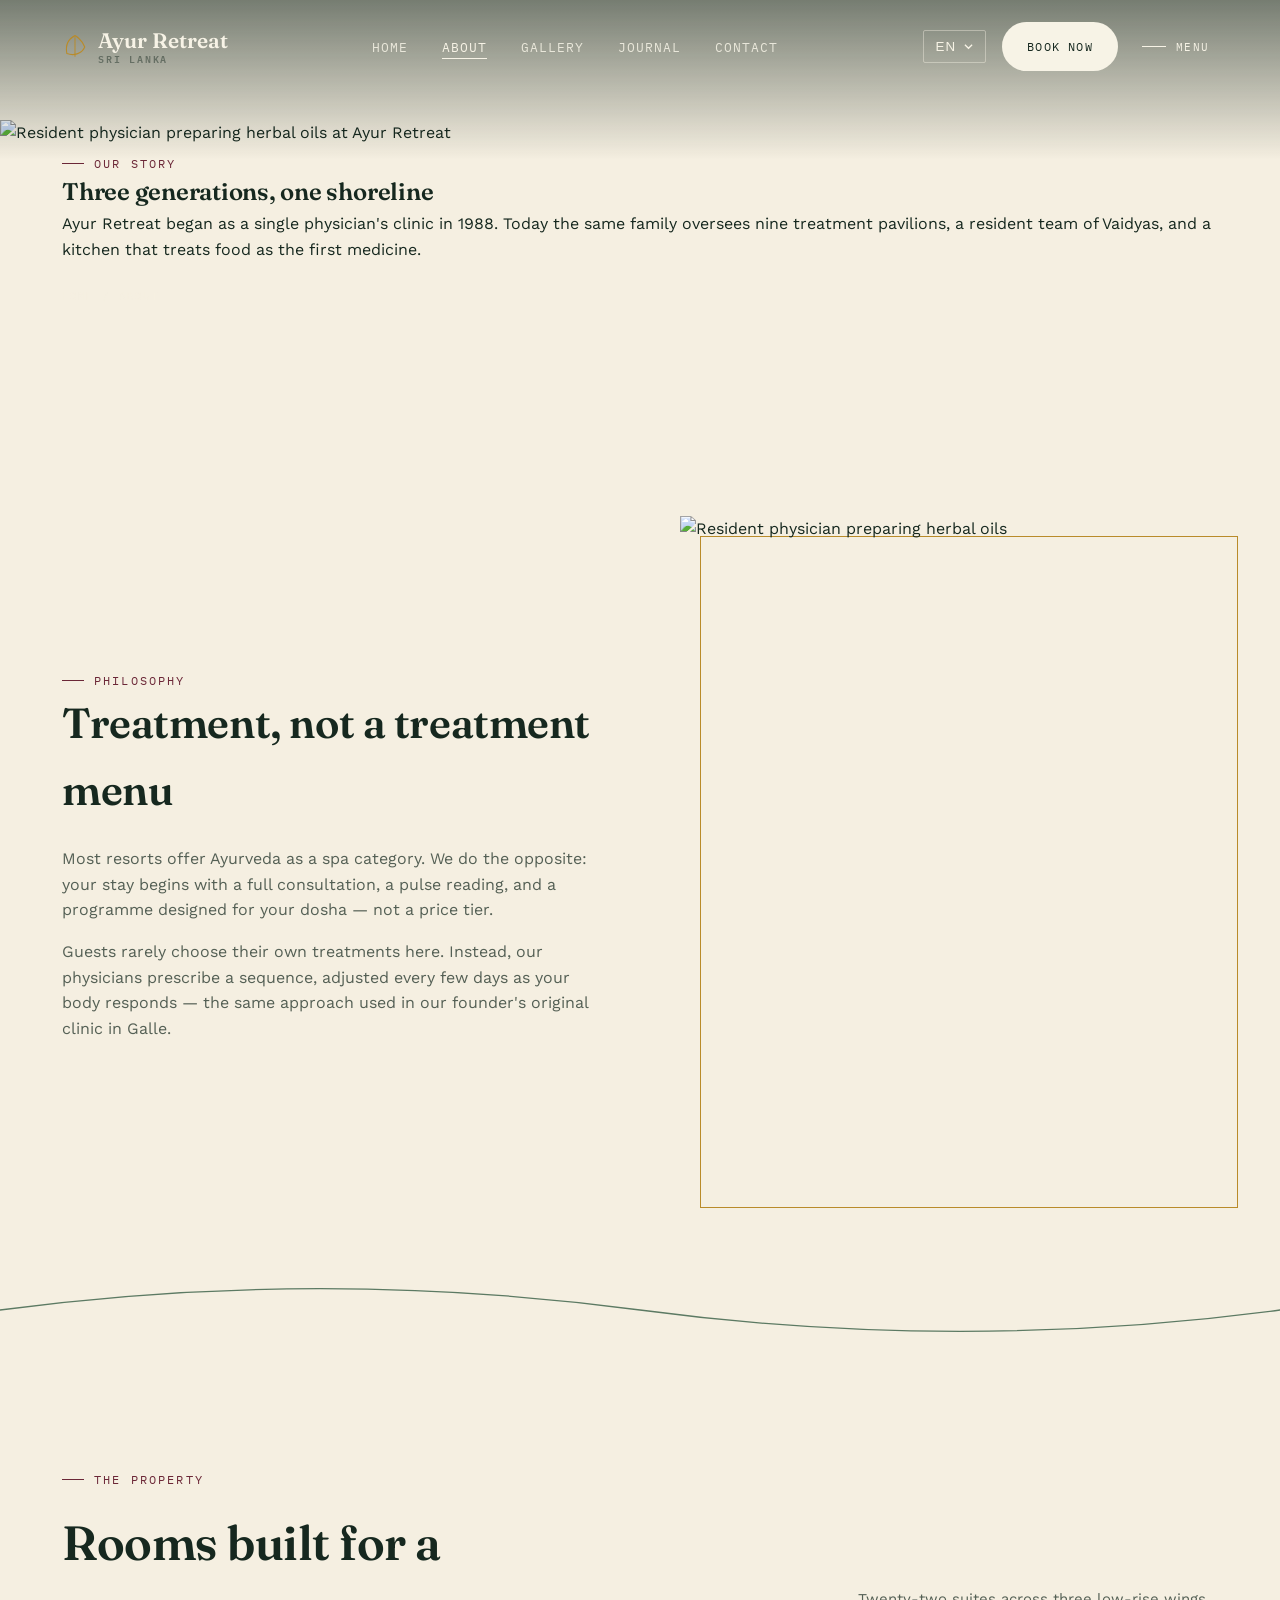
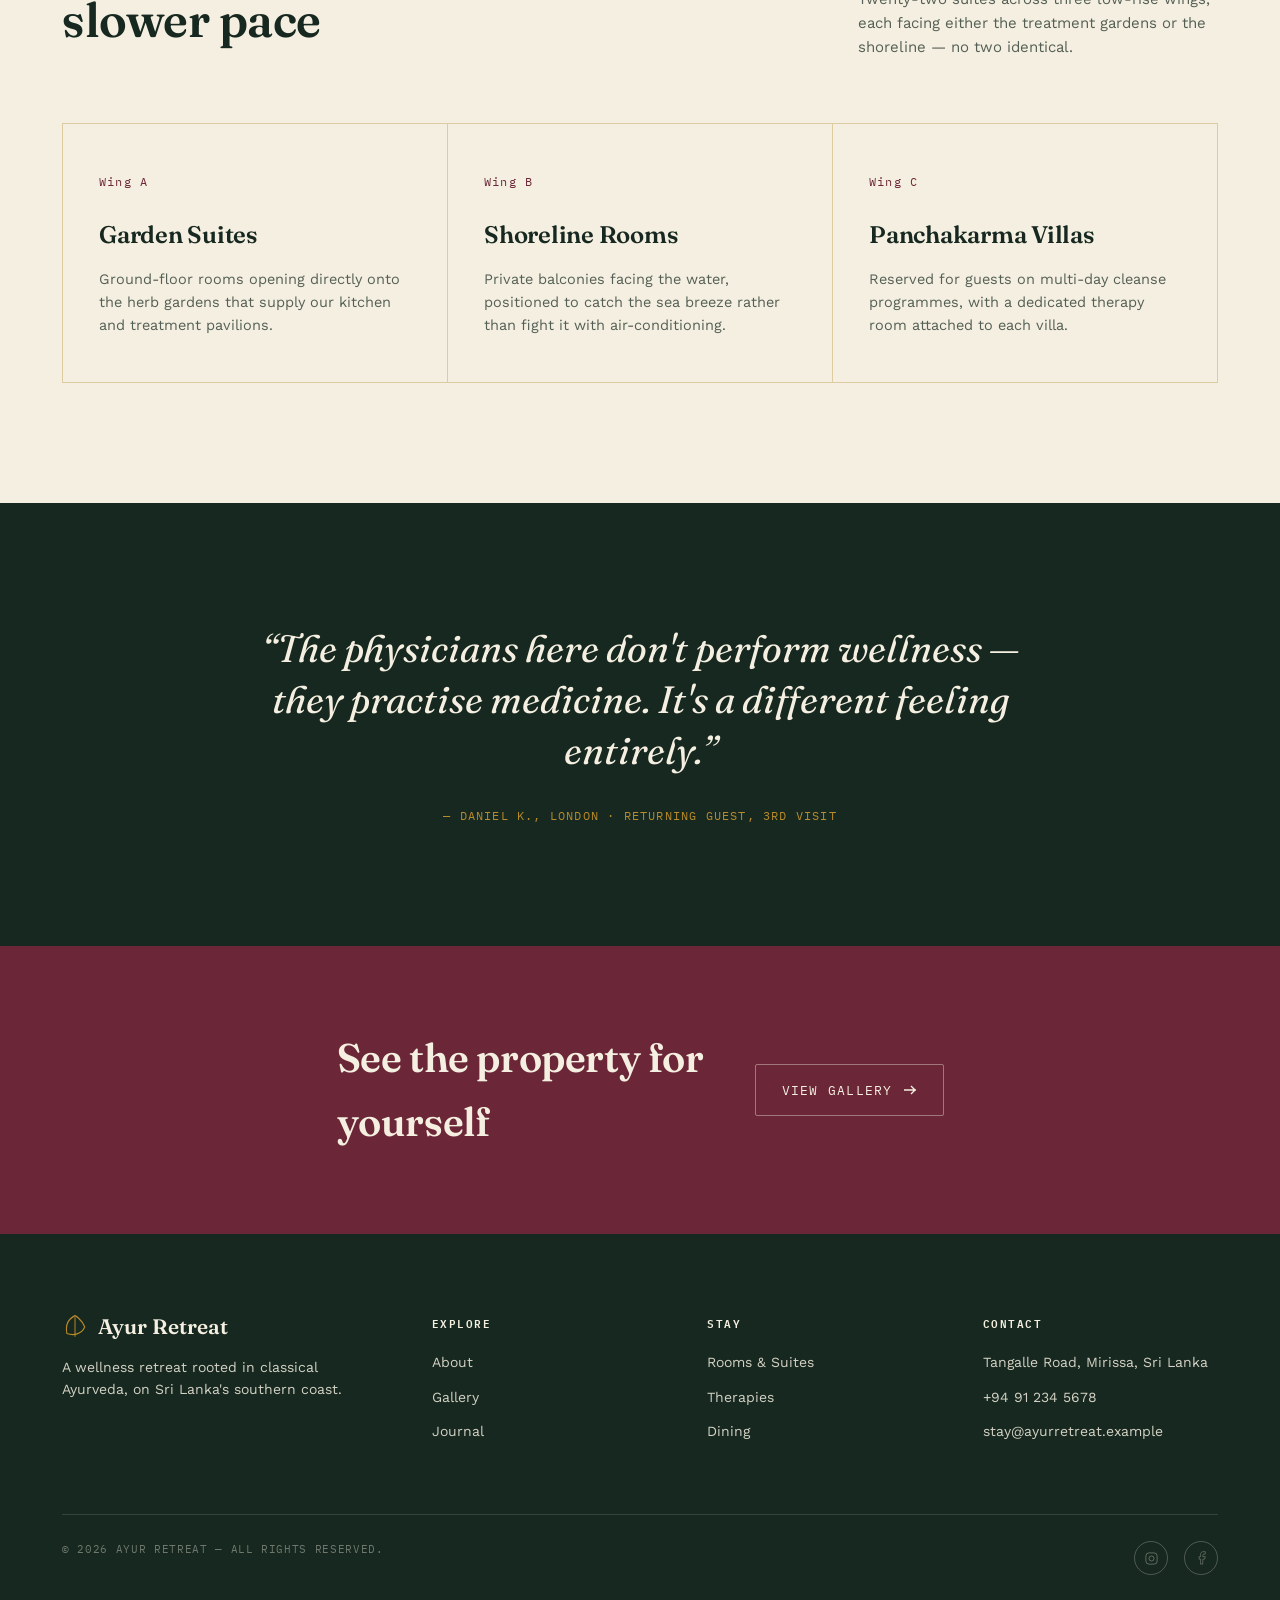
==== about.html @ 594d4df8 "Initial commit" ====
<!DOCTYPE html>
<html lang="en">
<head>
<meta charset="UTF-8">
<meta name="viewport" content="width=device-width, initial-scale=1.0">
<title>About — Ayur Retreat</title>
<meta name="description" content="Three generations of Ayurvedic physicians, a shoreline of treatment pavilions, and a philosophy of care built around the individual constitution.">
<link rel="preconnect" href="https://fonts.googleapis.com">
<link rel="preconnect" href="https://fonts.gstatic.com" crossorigin>
<link href="https://fonts.googleapis.com/css2?family=Fraunces:ital,opsz,wght@0,9..144,400;0,9..144,600;1,9..144,400&family=Work+Sans:wght@300;400;500;600&family=IBM+Plex+Mono:wght@400;500&display=swap" rel="stylesheet">
<link rel="stylesheet" href="css/style.css">
</head>
<body>

<header class="site-header">
  <div class="wrap">
    <a href="index.html" class="brand">
      <span class="mark"><svg viewBox="0 0 32 32" fill="none"><path d="M16 2C8 6 4 14 6 24c8 3 18 1 22-8C24 6 16 2 16 2Z" stroke="currentColor" stroke-width="1.4"/><path d="M16 4v24" stroke="currentColor" stroke-width="1.2"/></svg></span>
      <span class="brand-txt">Ayur Retreat<span class="sub">Sri Lanka</span></span>
    </a>
    <nav class="main-nav" id="main-nav">
      <ul>
        <li><a href="index.html" data-i18n="nav.home">Home</a></li>
        <li><a href="about.html" aria-current="page" data-i18n="nav.about">About</a></li>
        <li><a href="gallery.html" data-i18n="nav.gallery">Gallery</a></li>
        <li><a href="blog.html" data-i18n="nav.blog">Journal</a></li>
        <li><a href="contact.html" data-i18n="nav.contact">Contact</a></li>
      </ul>
    </nav>
    <div class="header-actions">
      <div class="lang-switch" data-open="false">
        <button class="lang-toggle-btn" aria-haspopup="true">
          <span class="lang-current">EN</span>
          <svg class="chev" viewBox="0 0 10 6" fill="none"><path d="M1 1l4 4 4-4" stroke="currentColor" stroke-width="1.4"/></svg>
        </button>
        <div class="lang-menu" role="menu">
          <button type="button" data-lang="en" aria-current="true">EN — English</button>
          <button type="button" data-lang="si">SI — සිංහල</button>
          <button type="button" data-lang="de">DE — Deutsch</button>
          <button type="button" data-lang="ru">RU — Русский</button>
        </div>
      </div>
      <a href="contact.html#book" class="btn btn-pill" data-i18n="nav.book">Book Now
        <svg viewBox="0 0 14 10" fill="none" width="12" height="12"><path d="M1 5h12M8 1l4 4-4 4" stroke="currentColor" stroke-width="1.4"/></svg>
      </a>
      <button class="menu-label-btn nav-toggle" aria-label="Toggle menu" aria-expanded="false">
        <span class="lines"><span></span><span></span><span></span></span>
        MENU
      </button>
    </div>
  </div>
</header>

<section class="page-hero-cinematic">
  <img class="kenburns" src="https://images.unsplash.com/photo-1600334129128-685c5582fd35?q=80&w=2000&auto=format&fit=crop" alt="Resident physician preparing herbal oils at Ayur Retreat">
  <div class="wrap">
    <span class="eyebrow">Our Story</span>
    <h1>Three generations, one shoreline</h1>
    <p>Ayur Retreat began as a single physician's clinic in 1988. Today the same family oversees nine treatment pavilions, a resident team of Vaidyas, and a kitchen that treats food as the first medicine.</p>
    <div class="crumb"><a href="index.html">Home</a> / <span>About</span></div>
  </div>
</section>

<section class="section-tight">
  <div class="wrap split">
    <div class="reveal">
      <span class="eyebrow">Philosophy</span>
      <h2>Treatment, not a treatment menu</h2>
      <p>Most resorts offer Ayurveda as a spa category. We do the opposite: your stay begins with a full consultation, a pulse reading, and a programme designed for your dosha — not a price tier.</p>
      <p>Guests rarely choose their own treatments here. Instead, our physicians prescribe a sequence, adjusted every few days as your body responds — the same approach used in our founder's original clinic in Galle.</p>
    </div>
    <div class="split-img reveal">
      <img src="https://images.unsplash.com/photo-1600334129128-685c5582fd35?q=80&w=1200&auto=format&fit=crop" alt="Resident physician preparing herbal oils">
      <div class="frame"></div>
    </div>
  </div>
</section>

<div class="leaf-divider"><svg viewBox="0 0 1200 60" preserveAspectRatio="none"><path class="leaf-path" d="M0 30 Q 300 -10 600 30 T 1200 30" /></svg></div>

<section id="therapies">
  <div class="wrap">
    <div class="section-head reveal">
      <div>
        <span class="eyebrow">The Property</span>
        <h2>Rooms built for a slower pace</h2>
      </div>
      <p>Twenty-two suites across three low-rise wings, each facing either the treatment gardens or the shoreline — no two identical.</p>
    </div>
    <div class="grid-3 reveal-stagger">
      <div class="therapy-card">
        <span class="num">Wing A</span>
        <h3>Garden Suites</h3>
        <p>Ground-floor rooms opening directly onto the herb gardens that supply our kitchen and treatment pavilions.</p>
      </div>
      <div class="therapy-card">
        <span class="num">Wing B</span>
        <h3>Shoreline Rooms</h3>
        <p>Private balconies facing the water, positioned to catch the sea breeze rather than fight it with air-conditioning.</p>
      </div>
      <div class="therapy-card">
        <span class="num">Wing C</span>
        <h3>Panchakarma Villas</h3>
        <p>Reserved for guests on multi-day cleanse programmes, with a dedicated therapy room attached to each villa.</p>
      </div>
    </div>
  </div>
</section>

<section class="testimonial">
  <div class="wrap reveal">
    <blockquote>“The physicians here don't perform wellness — they practise medicine. It's a different feeling entirely.”</blockquote>
    <cite>— Daniel K., London · Returning guest, 3rd visit</cite>
  </div>
</section>

<section class="cta-band">
  <div class="wrap" style="display:flex; align-items:center; justify-content:space-between; gap:40px; flex-wrap:wrap;">
    <h2>See the property for yourself</h2>
    <a href="gallery.html" class="btn btn-line on-dark">View Gallery
      <svg viewBox="0 0 14 10" fill="none"><path d="M1 5h12M8 1l4 4-4 4" stroke="currentColor" stroke-width="1.4"/></svg>
    </a>
  </div>
</section>

<footer class="site-footer">
  <div class="wrap">
    <div class="footer-grid">
      <div class="footer-brand">
        <a href="index.html" class="brand" style="color:var(--paper)">
          <span class="mark"><svg viewBox="0 0 32 32" fill="none"><path d="M16 2C8 6 4 14 6 24c8 3 18 1 22-8C24 6 16 2 16 2Z" stroke="currentColor" stroke-width="1.4"/><path d="M16 4v24" stroke="currentColor" stroke-width="1.2"/></svg></span>
          <span class="brand-txt">Ayur Retreat</span>
        </a>
        <p data-i18n="footer.tag">A wellness retreat rooted in classical Ayurveda, on Sri Lanka's southern coast.</p>
      </div>
      <div>
        <h4 data-i18n="footer.explore">Explore</h4>
        <ul>
          <li><a href="about.html" data-i18n="nav.about">About</a></li>
          <li><a href="gallery.html" data-i18n="nav.gallery">Gallery</a></li>
          <li><a href="blog.html" data-i18n="nav.blog">Journal</a></li>
        </ul>
      </div>
      <div>
        <h4 data-i18n="footer.stay">Stay</h4>
        <ul>
          <li><a href="about.html#therapies" data-i18n="footer.rooms">Rooms &amp; Suites</a></li>
          <li><a href="index.html#therapies" data-i18n="footer.therapy">Therapies</a></li>
          <li><a href="#" data-i18n="footer.dining">Dining</a></li>
        </ul>
      </div>
      <div>
        <h4 data-i18n="footer.contact">Contact</h4>
        <ul>
          <li>Tangalle Road, Mirissa, Sri Lanka</li>
          <li>+94 91 234 5678</li>
          <li>stay@ayurretreat.example</li>
        </ul>
      </div>
    </div>
    <div class="footer-bottom">
      <span>© 2026 Ayur Retreat — <span data-i18n="footer.rights">All rights reserved.</span></span>
      <div class="socials">
        <a href="#" aria-label="Instagram"><svg viewBox="0 0 24 24" fill="none"><rect x="3" y="3" width="18" height="18" rx="5" stroke="currentColor" stroke-width="1.3"/><circle cx="12" cy="12" r="4" stroke="currentColor" stroke-width="1.3"/></svg></a>
        <a href="#" aria-label="Facebook"><svg viewBox="0 0 24 24" fill="none"><path d="M14 21v-8h3l1-4h-4V7c0-1 .5-2 2-2h2V1h-3c-3 0-4.5 2-4.5 5v3H8v4h2.5v8H14Z" stroke="currentColor" stroke-width="1.1"/></svg></a>
      </div>
    </div>
  </div>
</footer>

<script src="js/i18n.js"></script>
<script src="js/script.js"></script>
</body>
</html>
---- css/style.css ----
/* =========================================================
   AYUR RETREAT — design tokens
   Palette grounded in Ayurveda: turmeric gold, kumkum oxblood,
   herbal sage, deep forest ink, warm palm-leaf paper.
   ========================================================= */
:root{
  --ink:      #16281F;   /* deep forest — dark surfaces, primary text */
  --paper:    #F5EFE1;   /* palm-leaf paper — base background */
  --paper-2:  #EDE4CE;   /* slightly deeper paper, for cards */
  --gold:     #B98B2A;   /* turmeric — primary accent / CTA */
  --gold-dim: #8E6B20;
  --maroon:   #6B2737;   /* kumkum oxblood — secondary accent */
  --sage:     #5C7A63;   /* herbal sage — supporting accent */
  --sand:     #DDCBA2;   /* muted sand — dividers, borders */
  --ink-70:   rgba(22,40,31,.72);
  --ink-45:   rgba(22,40,31,.45);
  --paper-80: rgba(245,239,225,.85);

  --font-display: "Fraunces", "Iowan Old Style", Georgia, serif;
  --font-body: "Work Sans", -apple-system, BlinkMacSystemFont, "Segoe UI", sans-serif;
  --font-mono: "IBM Plex Mono", ui-monospace, "SFMono-Regular", Menlo, monospace;

  --container: 1220px;
  --radius: 2px;
  --ease: cubic-bezier(.22,.61,.36,1);
}

*,*::before,*::after{ box-sizing:border-box; }
html{ scroll-behavior:smooth; }
@media (prefers-reduced-motion: reduce){
  html{ scroll-behavior:auto; }
  *,*::before,*::after{ animation-duration:.001ms !important; animation-iteration-count:1 !important; transition-duration:.001ms !important; scroll-behavior:auto !important; }
}

body{
  margin:0;
  background:var(--paper);
  color:var(--ink);
  font-family:var(--font-body);
  font-size:16px;
  line-height:1.6;
  -webkit-font-smoothing:antialiased;
  overflow-x:hidden;
}

img{ max-width:100%; display:block; }
a{ color:inherit; text-decoration:none; }
ul{ margin:0; padding:0; list-style:none; }
h1,h2,h3,h4{ font-family:var(--font-display); font-weight:600; margin:0; letter-spacing:-.01em; }
p{ margin:0; }

.wrap{ max-width:var(--container); margin:0 auto; padding:0 32px; }

:focus-visible{ outline:2px solid var(--gold); outline-offset:3px; }

/* -------------------- eyebrow / labels -------------------- */
.eyebrow{
  font-family:var(--font-mono);
  font-size:12px;
  letter-spacing:.18em;
  text-transform:uppercase;
  color:var(--maroon);
  display:inline-flex;
  align-items:center;
  gap:10px;
}
.eyebrow::before{
  content:"";
  width:22px; height:1px;
  background:var(--maroon);
  display:inline-block;
}

/* -------------------- buttons -------------------- */
.btn{
  font-family:var(--font-mono);
  font-size:12.5px;
  letter-spacing:.1em;
  text-transform:uppercase;
  display:inline-flex;
  align-items:center;
  gap:10px;
  padding:15px 26px;
  border-radius:var(--radius);
  border:1px solid transparent;
  cursor:pointer;
  transition:transform .45s var(--ease), background .3s var(--ease), color .3s var(--ease), border-color .3s var(--ease);
  white-space:nowrap;
}
.btn-gold{
  background:var(--gold);
  color:var(--ink);
}
.btn-gold:hover{ background:var(--ink); color:var(--paper); transform:translateY(-2px); }
.btn-line{
  border-color:var(--ink-45);
  color:var(--ink);
  background:transparent;
}
.btn-line:hover{ border-color:var(--ink); background:var(--ink); color:var(--paper); transform:translateY(-2px); }
.btn-line.on-dark{ border-color:rgba(245,239,225,.4); color:var(--paper); }
.btn-line.on-dark:hover{ background:var(--paper); color:var(--ink); }
.btn svg{ width:14px; height:14px; transition:transform .35s var(--ease); }
.btn:hover svg{ transform:translateX(4px); }

/* -------------------- leaf-vein signature divider -------------------- */
.leaf-divider{ width:100%; overflow:hidden; line-height:0; margin:0; }
.leaf-divider svg{ width:100%; height:auto; display:block; }
.leaf-path{
  fill:none;
  stroke:var(--sage);
  stroke-width:1.2;
  stroke-linecap:round;
  stroke-dasharray:1400;
  stroke-dashoffset:1400;
  transition:stroke-dashoffset 1.8s var(--ease);
}
.leaf-divider.in-view .leaf-path{ stroke-dashoffset:0; }

/* =========================================================
   HEADER / NAV
   ========================================================= */
.site-header{
  position:fixed; top:0; left:0; right:0; z-index:1000;
  padding:22px 0;
  transition:background .4s var(--ease), padding .4s var(--ease), border-color .4s var(--ease);
  border-bottom:1px solid transparent;
}
.site-header.scrolled{
  background:var(--paper-80);
  backdrop-filter:blur(10px);
  padding:14px 0;
  border-color:var(--sand);
}
.site-header .wrap{ display:flex; align-items:center; justify-content:space-between; gap:24px; }

.brand{ display:flex; align-items:center; gap:10px; font-family:var(--font-display); font-size:21px; font-weight:600; }
.brand .mark{ width:26px; height:26px; color:var(--gold); }
.brand .mark svg{ width:100%; height:100%; }
.brand span.sub{ font-family:var(--font-mono); font-size:10px; letter-spacing:.18em; color:var(--ink-45); display:block; text-transform:uppercase; margin-top:1px; }
.brand-txt{ display:flex; flex-direction:column; line-height:1.1; }

.main-nav ul{ display:flex; align-items:center; gap:34px; }
.main-nav a{
  font-family:var(--font-mono); font-size:12.5px; letter-spacing:.08em; text-transform:uppercase;
  position:relative; padding:4px 0; color:var(--ink-70);
  transition:color .3s var(--ease);
}
.main-nav a::after{
  content:""; position:absolute; left:0; bottom:0; width:100%; height:1px;
  background:var(--gold); transform:scaleX(0); transform-origin:right; transition:transform .35s var(--ease);
}
.main-nav a:hover, .main-nav a[aria-current="page"]{ color:var(--ink); }
.main-nav a:hover::after, .main-nav a[aria-current="page"]::after{ transform:scaleX(1); transform-origin:left; }

.header-actions{ display:flex; align-items:center; gap:16px; }

.lang-switch{ position:relative; font-family:var(--font-mono); font-size:12px; }
.lang-switch button{
  background:transparent; border:1px solid var(--ink-45); color:var(--ink);
  padding:8px 12px; border-radius:var(--radius); cursor:pointer; display:flex; align-items:center; gap:8px;
  letter-spacing:.08em; text-transform:uppercase; transition:border-color .3s var(--ease);
}
.lang-switch button:hover{ border-color:var(--ink); }
.lang-switch .chev{ width:9px; height:9px; transition:transform .3s var(--ease); }
.lang-switch[data-open="true"] .chev{ transform:rotate(180deg); }
.lang-menu{
  position:absolute; top:calc(100% + 8px); right:0; background:var(--paper); border:1px solid var(--sand);
  min-width:160px; box-shadow:0 18px 40px rgba(22,40,31,.16);
  opacity:0; visibility:hidden; transform:translateY(-6px); transition:all .25s var(--ease); z-index:20;
}
.lang-switch[data-open="true"] .lang-menu{ opacity:1; visibility:visible; transform:translateY(0); }
.lang-menu button{ all:unset; box-sizing:border-box; display:flex; justify-content:space-between; width:100%; padding:11px 14px; cursor:pointer; font-size:12px; letter-spacing:.05em; }
.lang-menu button:hover{ background:var(--paper-2); }
.lang-menu button[aria-current="true"]{ color:var(--maroon); }

.nav-toggle{ display:none; background:none; border:0; cursor:pointer; padding:8px; }
.nav-toggle span{ display:block; width:24px; height:1.5px; background:var(--ink); margin:5px 0; transition:transform .3s var(--ease), opacity .3s var(--ease); }

/* =========================================================
   HERO
   ========================================================= */
.hero{
  position:relative;
  min-height:100svh;
  display:flex; align-items:flex-end;
  background:var(--ink);
  color:var(--paper);
  overflow:hidden;
  padding-top:120px;
}
.hero-bg{
  position:absolute; inset:0;
  background:
    radial-gradient(120% 90% at 78% 8%, rgba(185,139,42,.35), transparent 55%),
    radial-gradient(90% 70% at 8% 100%, rgba(92,122,99,.4), transparent 60%),
    linear-gradient(180deg, #142519 0%, #0F1E15 100%);
}
.hero-leaf{
  position:absolute; right:-8%; top:-6%; width:64%; max-width:820px; opacity:.5;
  animation:driftLeaf 16s ease-in-out infinite;
}
@keyframes driftLeaf{ 0%,100%{ transform:translateY(0) rotate(0deg);} 50%{ transform:translateY(22px) rotate(2deg);} }
.hero-grain{ position:absolute; inset:0; opacity:.05; mix-blend-mode:overlay; background-image:url("data:image/svg+xml,%3Csvg xmlns='http://www.w3.org/2000/svg' width='120' height='120'%3E%3Cfilter id='n'%3E%3CfeTurbulence type='fractalNoise' baseFrequency='0.9' numOctaves='2' stitchTiles='stitch'/%3E%3C/filter%3E%3Crect width='100%25' height='100%25' filter='url(%23n)'/%3E%3C/svg%3E"); }

.hero .wrap{ position:relative; z-index:2; width:100%; padding-bottom:88px; }
.hero-top{ display:flex; align-items:center; gap:14px; margin-bottom:34px; opacity:0; animation:riseIn .9s var(--ease) .2s forwards; }
.hero-top .eyebrow{ color:var(--gold); }
.hero-top .eyebrow::before{ background:var(--gold); }

.hero h1{
  font-size:clamp(46px, 7.4vw, 104px);
  line-height:.98;
  max-width:16ch;
  opacity:0; transform:translateY(24px);
  animation:riseIn 1s var(--ease) .35s forwards;
}
.hero h1 em{ font-style:italic; color:var(--gold); font-weight:400; }

.hero-row{ display:flex; justify-content:space-between; align-items:flex-end; gap:40px; margin-top:44px; flex-wrap:wrap; }
.hero-copy{ max-width:420px; color:var(--paper-80); font-size:16px; opacity:0; animation:riseIn 1s var(--ease) .55s forwards; }
.hero-cta{ display:flex; gap:16px; opacity:0; animation:riseIn 1s var(--ease) .7s forwards; }

@keyframes riseIn{ to{ opacity:1; transform:translateY(0); } }

.hero-stats{ display:flex; gap:0; margin-top:64px; border-top:1px solid rgba(245,239,225,.18); padding-top:22px; opacity:0; animation:riseIn 1s var(--ease) .85s forwards; }
.hero-stats div{ padding-right:48px; margin-right:48px; border-right:1px solid rgba(245,239,225,.18); }
.hero-stats div:last-child{ border-right:0; }
.hero-stats b{ display:block; font-family:var(--font-display); font-size:30px; color:var(--gold); font-weight:600; }
.hero-stats span{ font-family:var(--font-mono); font-size:11px; letter-spacing:.08em; text-transform:uppercase; color:var(--paper-80); }

.scroll-cue{
  position:absolute; right:32px; bottom:32px; z-index:3;
  writing-mode:vertical-rl; font-family:var(--font-mono); font-size:11px; letter-spacing:.15em; text-transform:uppercase;
  color:var(--paper-80); display:flex; align-items:center; gap:12px;
}
.scroll-cue::after{ content:""; width:1px; height:46px; background:linear-gradient(var(--gold), transparent); animation:scrollLine 2s ease-in-out infinite; }
@keyframes scrollLine{ 0%{ transform:scaleY(0); transform-origin:top;} 50%{ transform:scaleY(1); transform-origin:top;} 50.01%{ transform-origin:bottom;} 100%{ transform:scaleY(0); transform-origin:bottom;} }

/* =========================================================
   PAGE HERO (interior pages — shorter banner)
   ========================================================= */
.page-hero{
  position:relative; background:var(--ink); color:var(--paper);
  padding:186px 0 90px; overflow:hidden;
}
.page-hero .hero-bg{ opacity:.9; }
.page-hero h1{ font-size:clamp(38px,6vw,68px); }
.page-hero .eyebrow{ color:var(--gold); margin-bottom:20px; }
.page-hero .eyebrow::before{ background:var(--gold); }
.page-hero p{ max-width:520px; color:var(--paper-80); margin-top:18px; font-size:16px; }
.crumb{ font-family:var(--font-mono); font-size:11px; letter-spacing:.1em; text-transform:uppercase; color:var(--paper-80); margin-top:26px; display:flex; gap:8px; }
.crumb a:hover{ color:var(--gold); }

/* =========================================================
   SECTIONS — generic
   ========================================================= */
section{ position:relative; padding:120px 0; }
.section-tight{ padding:90px 0; }
.section-head{ display:flex; justify-content:space-between; align-items:flex-end; gap:40px; margin-bottom:64px; flex-wrap:wrap; }
.section-head h2{ font-size:clamp(30px,4vw,48px); margin-top:16px; max-width:14ch; }
.section-head p{ max-width:360px; color:var(--ink-70); font-size:15px; }

.reveal{ opacity:0; transform:translateY(36px); transition:opacity .9s var(--ease), transform .9s var(--ease); }
.reveal.in-view{ opacity:1; transform:translateY(0); }
.reveal-stagger > *{ opacity:0; transform:translateY(30px); transition:opacity .8s var(--ease), transform .8s var(--ease); }
.reveal-stagger.in-view > *{ opacity:1; transform:translateY(0); }
.reveal-stagger.in-view > *:nth-child(1){ transition-delay:.05s; }
.reveal-stagger.in-view > *:nth-child(2){ transition-delay:.15s; }
.reveal-stagger.in-view > *:nth-child(3){ transition-delay:.25s; }
.reveal-stagger.in-view > *:nth-child(4){ transition-delay:.35s; }
.reveal-stagger.in-view > *:nth-child(5){ transition-delay:.45s; }
.reveal-stagger.in-view > *:nth-child(6){ transition-delay:.55s; }

/* -------------------- therapies / feature grid -------------------- */
.grid-3{ display:grid; grid-template-columns:repeat(3,1fr); gap:1px; background:var(--sand); border:1px solid var(--sand); }
.therapy-card{
  background:var(--paper); padding:44px 36px; position:relative; overflow:hidden;
  transition:background .45s var(--ease);
}
.therapy-card::before{
  content:""; position:absolute; left:0; top:0; width:3px; height:0; background:var(--gold);
  transition:height .5s var(--ease);
}
.therapy-card:hover::before{ height:100%; }
.therapy-card:hover{ background:var(--paper-2); }
.therapy-card .num{ font-family:var(--font-mono); font-size:12px; color:var(--maroon); letter-spacing:.1em; }
.therapy-card h3{ font-size:24px; margin:22px 0 14px; }
.therapy-card p{ color:var(--ink-70); font-size:14.5px; }
.therapy-card .ic{ width:34px; height:34px; color:var(--sage); margin-bottom:18px; }

/* -------------------- about / split -------------------- */
.split{ display:grid; grid-template-columns:1fr 1fr; gap:80px; align-items:center; }
.split-img{ position:relative; }
.split-img img{ width:100%; aspect-ratio:4/5; object-fit:cover; }
.split-img .frame{ position:absolute; inset:20px -20px -20px 20px; border:1px solid var(--gold); z-index:-1; }
.split h2{ font-size:clamp(28px,3.6vw,42px); margin-bottom:22px; }
.split p + p{ margin-top:16px; }
.split p{ color:var(--ink-70); }

/* -------------------- testimonial -------------------- */
.testimonial{ background:var(--ink); color:var(--paper); text-align:center; }
.testimonial blockquote{ font-family:var(--font-display); font-size:clamp(24px,3.4vw,38px); font-weight:400; font-style:italic; max-width:820px; margin:0 auto; line-height:1.35; }
.testimonial cite{ display:block; font-family:var(--font-mono); font-style:normal; font-size:12px; letter-spacing:.1em; text-transform:uppercase; color:var(--gold); margin-top:30px; }

/* -------------------- CTA band -------------------- */
.cta-band{
  background:var(--maroon); color:var(--paper); padding:80px 0;
  display:flex; align-items:center; justify-content:space-between; gap:40px; flex-wrap:wrap;
}
.cta-band h2{ font-size:clamp(26px,3.6vw,40px); max-width:14ch; }

/* -------------------- footer -------------------- */
.site-footer{ background:var(--ink); color:var(--paper-80); padding:80px 0 30px; }
.footer-grid{ display:grid; grid-template-columns:1.4fr 1fr 1fr 1fr; gap:40px; padding-bottom:60px; border-bottom:1px solid rgba(245,239,225,.14); }
.footer-grid h4{ font-family:var(--font-mono); font-size:11px; letter-spacing:.14em; text-transform:uppercase; color:var(--paper); margin-bottom:20px; }
.footer-grid ul li{ margin-bottom:12px; font-size:14px; }
.footer-grid ul a:hover{ color:var(--gold); }
.footer-brand p{ margin-top:16px; max-width:280px; font-size:14px; }
.footer-bottom{ display:flex; justify-content:space-between; padding-top:26px; font-family:var(--font-mono); font-size:11px; letter-spacing:.06em; text-transform:uppercase; color:var(--ink-45); color:rgba(245,239,225,.4); flex-wrap:wrap; gap:12px; }
.socials{ display:flex; gap:16px; }
.socials a{ width:34px; height:34px; border:1px solid rgba(245,239,225,.25); border-radius:50%; display:flex; align-items:center; justify-content:center; transition:.3s var(--ease); }
.socials a:hover{ background:var(--gold); border-color:var(--gold); color:var(--ink); }
.socials svg{ width:15px; height:15px; }

/* =========================================================
   RESPONSIVE
   ========================================================= */
@media (max-width: 980px){
  .grid-3{ grid-template-columns:1fr; }
  .split{ grid-template-columns:1fr; gap:44px; }
  .split-img{ order:-1; }
  .footer-grid{ grid-template-columns:1fr 1fr; }
}
@media (max-width: 760px){
  .main-nav{ position:fixed; inset:0; top:0; background:var(--ink); z-index:999; display:flex; align-items:center; justify-content:center; opacity:0; visibility:hidden; transition:opacity .4s var(--ease); }
  .main-nav.open{ opacity:1; visibility:visible; }
  .main-nav ul{ flex-direction:column; gap:28px; }
  .main-nav a{ color:var(--paper); font-size:16px; }
  .nav-toggle{ display:block; z-index:1001; }
  .nav-toggle.open span:nth-child(1){ transform:translateY(6.5px) rotate(45deg); }
  .nav-toggle.open span:nth-child(2){ opacity:0; }
  .nav-toggle.open span:nth-child(3){ transform:translateY(-6.5px) rotate(-45deg); }
  .header-actions .btn-line{ display:none; }
  .hero-row{ flex-direction:column; align-items:flex-start; }
  .hero-stats{ flex-wrap:wrap; row-gap:20px; }
  .footer-grid{ grid-template-columns:1fr; }
  section{ padding:80px 0; }
}

/* =========================================================
   GALLERY PAGE
   ========================================================= */
.filter-row{ display:flex; gap:10px; flex-wrap:wrap; margin-bottom:56px; }
.filter-btn{
  font-family:var(--font-mono); font-size:11.5px; letter-spacing:.08em; text-transform:uppercase;
  padding:10px 18px; border:1px solid var(--ink-45); background:transparent; color:var(--ink-70);
  cursor:pointer; border-radius:var(--radius); transition:all .3s var(--ease);
}
.filter-btn:hover{ border-color:var(--ink); color:var(--ink); }
.filter-btn.active{ background:var(--ink); border-color:var(--ink); color:var(--paper); }

.gallery-grid{
  columns:3 260px; column-gap:18px;
}
.gallery-tile{
  break-inside:avoid; margin-bottom:18px; position:relative; overflow:hidden; cursor:pointer;
  border:1px solid var(--sand);
}
.gallery-tile img{ width:100%; transition:transform .7s var(--ease); }
.gallery-tile:hover img{ transform:scale(1.06); }
.gallery-tile .tag{
  position:absolute; left:14px; bottom:14px; z-index:2;
  font-family:var(--font-mono); font-size:10.5px; letter-spacing:.08em; text-transform:uppercase;
  color:var(--paper); background:rgba(22,40,31,.55); backdrop-filter:blur(4px); padding:6px 11px;
  opacity:0; transform:translateY(8px); transition:all .4s var(--ease);
}
.gallery-tile:hover .tag{ opacity:1; transform:translateY(0); }
.gallery-tile::after{
  content:""; position:absolute; inset:0; background:linear-gradient(180deg, transparent 55%, rgba(22,40,31,.55));
  opacity:0; transition:opacity .4s var(--ease);
}
.gallery-tile:hover::after{ opacity:1; }

.lightbox{
  position:fixed; inset:0; background:rgba(15,25,19,.94); z-index:2000;
  display:flex; align-items:center; justify-content:center; padding:40px;
  opacity:0; visibility:hidden; transition:opacity .35s var(--ease);
}
.lightbox.open{ opacity:1; visibility:visible; }
.lightbox img{ max-width:min(900px,90vw); max-height:80vh; object-fit:contain; box-shadow:0 30px 80px rgba(0,0,0,.5); }
.lightbox-caption{ position:absolute; bottom:34px; left:0; right:0; text-align:center; color:var(--paper-80); font-family:var(--font-mono); font-size:12px; letter-spacing:.08em; text-transform:uppercase; }
.lightbox-close{
  position:absolute; top:28px; right:32px; width:42px; height:42px; border:1px solid rgba(245,239,225,.3); border-radius:50%;
  display:flex; align-items:center; justify-content:center; cursor:pointer; background:transparent; color:var(--paper);
  transition:all .3s var(--ease);
}
.lightbox-close:hover{ background:var(--gold); border-color:var(--gold); color:var(--ink); }
.lightbox-close svg{ width:16px; height:16px; }

@media (max-width:760px){
  .gallery-grid{ columns:1 100%; }
}

/* =========================================================
   BLOG / JOURNAL
   ========================================================= */
.blog-featured{ display:grid; grid-template-columns:1.1fr .9fr; gap:0; border:1px solid var(--sand); margin-bottom:70px; }
.blog-featured img{ height:100%; object-fit:cover; }
.blog-featured .bf-copy{ padding:52px; display:flex; flex-direction:column; justify-content:center; }
.blog-featured .eyebrow{ margin-bottom:18px; }
.blog-featured h3{ font-size:30px; margin-bottom:16px; }
.blog-featured p{ color:var(--ink-70); font-size:15px; margin-bottom:24px; }

.blog-grid{ display:grid; grid-template-columns:repeat(3,1fr); gap:36px; }
.blog-card{ display:flex; flex-direction:column; }
.blog-card .thumb{ overflow:hidden; margin-bottom:20px; aspect-ratio:4/3; }
.blog-card .thumb img{ width:100%; height:100%; object-fit:cover; transition:transform .6s var(--ease); }
.blog-card:hover .thumb img{ transform:scale(1.07); }
.blog-card .meta{ font-family:var(--font-mono); font-size:11px; letter-spacing:.08em; text-transform:uppercase; color:var(--maroon); margin-bottom:12px; }
.blog-card h3{ font-size:20px; margin-bottom:10px; line-height:1.25; }
.blog-card p{ color:var(--ink-70); font-size:14px; margin-bottom:16px; }
.blog-card .read-more{ font-family:var(--font-mono); font-size:11.5px; letter-spacing:.08em; text-transform:uppercase; display:inline-flex; align-items:center; gap:8px; color:var(--ink); }
.blog-card .read-more svg{ width:12px; height:12px; transition:transform .3s var(--ease); }
.blog-card:hover .read-more svg{ transform:translateX(4px); }

@media (max-width:980px){
  .blog-featured{ grid-template-columns:1fr; }
  .blog-featured img{ aspect-ratio:16/9; }
  .blog-grid{ grid-template-columns:1fr 1fr; }
}
@media (max-width:600px){
  .blog-grid{ grid-template-columns:1fr; }
}

/* =========================================================
   CONTACT / BOOKING FORM
   ========================================================= */
.contact-wrap{ display:grid; grid-template-columns:.9fr 1.1fr; gap:70px; }
.contact-info h2{ font-size:clamp(28px,3.4vw,40px); margin-bottom:20px; }
.contact-info > p{ color:var(--ink-70); margin-bottom:36px; max-width:36ch; }
.info-row{ display:flex; gap:16px; padding:20px 0; border-top:1px solid var(--sand); }
.info-row:last-child{ border-bottom:1px solid var(--sand); }
.info-row .ic{ width:20px; height:20px; color:var(--gold); flex-shrink:0; margin-top:2px; }
.info-row h4{ font-family:var(--font-mono); font-size:11.5px; letter-spacing:.08em; text-transform:uppercase; margin-bottom:6px; color:var(--ink-70); }
.info-row p{ font-size:15px; }

.booking-form{ background:var(--paper-2); border:1px solid var(--sand); padding:46px; }
.form-grid{ display:grid; grid-template-columns:1fr 1fr; gap:22px; }
.form-field{ display:flex; flex-direction:column; gap:8px; margin-bottom:22px; }
.form-field.full{ grid-column:1 / -1; }
.form-field label{ font-family:var(--font-mono); font-size:11px; letter-spacing:.08em; text-transform:uppercase; color:var(--ink-70); }
.form-field input, .form-field select, .form-field textarea{
  font-family:var(--font-body); font-size:15px; padding:13px 14px; border:1px solid var(--sand); background:var(--paper);
  color:var(--ink); border-radius:var(--radius); transition:border-color .3s var(--ease);
}
.form-field input:focus, .form-field select:focus, .form-field textarea:focus{ outline:none; border-color:var(--gold); }
.form-field textarea{ resize:vertical; min-height:110px; }
.booking-form .btn{ width:100%; justify-content:center; margin-top:6px; }
.form-note{ margin-top:16px; font-size:13px; color:var(--sage); opacity:0; height:0; overflow:hidden; transition:opacity .3s var(--ease); }
.form-note.show{ opacity:1; height:auto; }

.map-strip{ margin-top:90px; border:1px solid var(--sand); aspect-ratio:21/6; overflow:hidden; position:relative; }
.map-strip img{ width:100%; height:100%; object-fit:cover; filter:saturate(.75) sepia(.12); }
.map-strip .pin{ position:absolute; left:50%; top:50%; transform:translate(-50%,-100%); width:34px; height:34px; color:var(--maroon); }

@media (max-width:980px){
  .contact-wrap{ grid-template-columns:1fr; }
  .form-grid{ grid-template-columns:1fr; }
}

/* =========================================================
   CINEMATIC HOME HERO — full-bleed image + Ken Burns zoom
   ========================================================= */
.site-header{ color:#F7F3E6; }
.site-header .brand{ color:#F7F3E6; }
.site-header .main-nav a{ color:rgba(247,243,230,.85); }
.site-header .main-nav a:hover,
.site-header .main-nav a[aria-current="page"]{ color:#F7F3E6; }
.site-header .main-nav a::after{ background:#F7F3E6; }
.site-header .lang-switch button{ border-color:rgba(247,243,230,.4); color:#F7F3E6; }
.site-header .nav-toggle span{ background:#F7F3E6; }
.site-header::before{
  content:""; position:absolute; inset:0 0 auto 0; height:160px; z-index:-1;
  background:linear-gradient(180deg, rgba(14,31,22,.55), transparent);
  opacity:1; transition:opacity .4s var(--ease);
}
.site-header.scrolled{ color:var(--ink); }
.site-header.scrolled .brand{ color:var(--ink); }
.site-header.scrolled .main-nav a{ color:var(--ink-70); }
.site-header.scrolled .main-nav a:hover,
.site-header.scrolled .main-nav a[aria-current="page"]{ color:var(--ink); }
.site-header.scrolled .main-nav a::after{ background:var(--gold); }
.site-header.scrolled .lang-switch button{ border-color:var(--ink-45); color:var(--ink); }
.site-header.scrolled .nav-toggle span{ background:var(--ink); }
.site-header.scrolled::before{ opacity:0; }

.btn-pill{
  font-family:var(--font-mono); font-size:12px; letter-spacing:.1em; text-transform:uppercase;
  display:inline-flex; align-items:center; gap:10px;
  padding:14px 24px; border-radius:999px;
  background:#F7F3E6; color:var(--ink);
  transition:background .3s var(--ease), transform .3s var(--ease);
}
.btn-pill:hover{ background:var(--gold); transform:translateY(-2px); }
.site-header.scrolled .btn-pill{ background:var(--ink); color:#F7F3E6; }
.site-header.scrolled .btn-pill:hover{ background:var(--gold); color:var(--ink); }

.menu-label-btn{
  display:flex; align-items:center; gap:10px; background:none; border:0; cursor:pointer;
  font-family:var(--font-mono); font-size:11px; letter-spacing:.14em; text-transform:uppercase;
  color:inherit;
}
.menu-label-btn .lines{ display:flex; flex-direction:column; gap:4px; }
.menu-label-btn .lines span{ display:block; width:22px; height:1.5px; background:currentColor; }

.hero-cinematic{
  position:relative; height:100svh; min-height:640px;
  display:flex; align-items:flex-end; overflow:hidden;
}
.hero-cinematic .kenburns{
  position:absolute; inset:0; width:100%; height:100%; object-fit:cover;
  animation: kenburnsZoom 22s ease-in-out infinite alternate;
}
@keyframes kenburnsZoom{
  0%   { transform: scale(1) translate(0,0); }
  100% { transform: scale(1.12) translate(-1%, -1.5%); }
}
.hero-cinematic::after{
  content:""; position:absolute; inset:0;
  background:linear-gradient(0deg, rgba(10,20,14,.75) 0%, rgba(10,20,14,.15) 45%, rgba(10,20,14,.35) 100%);
}
.hero-cinematic .wrap{ position:relative; z-index:2; width:100%; padding-bottom:80px; color:#F7F3E6; }
.hero-cinematic .eyebrow{ color:#E8C97A; margin-bottom:20px; }
.hero-cinematic .eyebrow::before{ background:#E8C97A; }
.hero-cinematic h1{
  font-size:clamp(38px,5.6vw,72px); font-weight:400; max-width:16ch; line-height:1.05;
  text-shadow:0 4px 30px rgba(0,0,0,.35);
}
.hero-cinematic h1 em{ font-style:italic; color:#E8C97A; }
.hero-cinematic .hero-sub{ display:flex; justify-content:space-between; align-items:flex-end; gap:40px; margin-top:34px; flex-wrap:wrap; }
.hero-cinematic .hero-sub p{ max-width:360px; color:rgba(247,243,230,.85); font-size:15px; }
.hero-scroll-arrow{
  position:absolute; left:50%; bottom:36px; transform:translateX(-50%); z-index:2;
  width:34px; height:34px; border:1px solid rgba(247,243,230,.5); border-radius:50%;
  display:flex; align-items:center; justify-content:center; color:#F7F3E6;
  animation:arrowBob 2.2s ease-in-out infinite;
}
@keyframes arrowBob{ 0%,100%{ transform:translate(-50%,0);} 50%{ transform:translate(-50%,8px);} }

@media (prefers-reduced-motion: reduce){
  .hero-cinematic .kenburns{ animation:none; }
  .hero-scroll-arrow{ animation:none; }
}
@media (max-width:760px){
  .hero-cinematic{ height:90svh; }
  .hero-cinematic .hero-sub{ flex-direction:column; align-items:flex-start; }
}
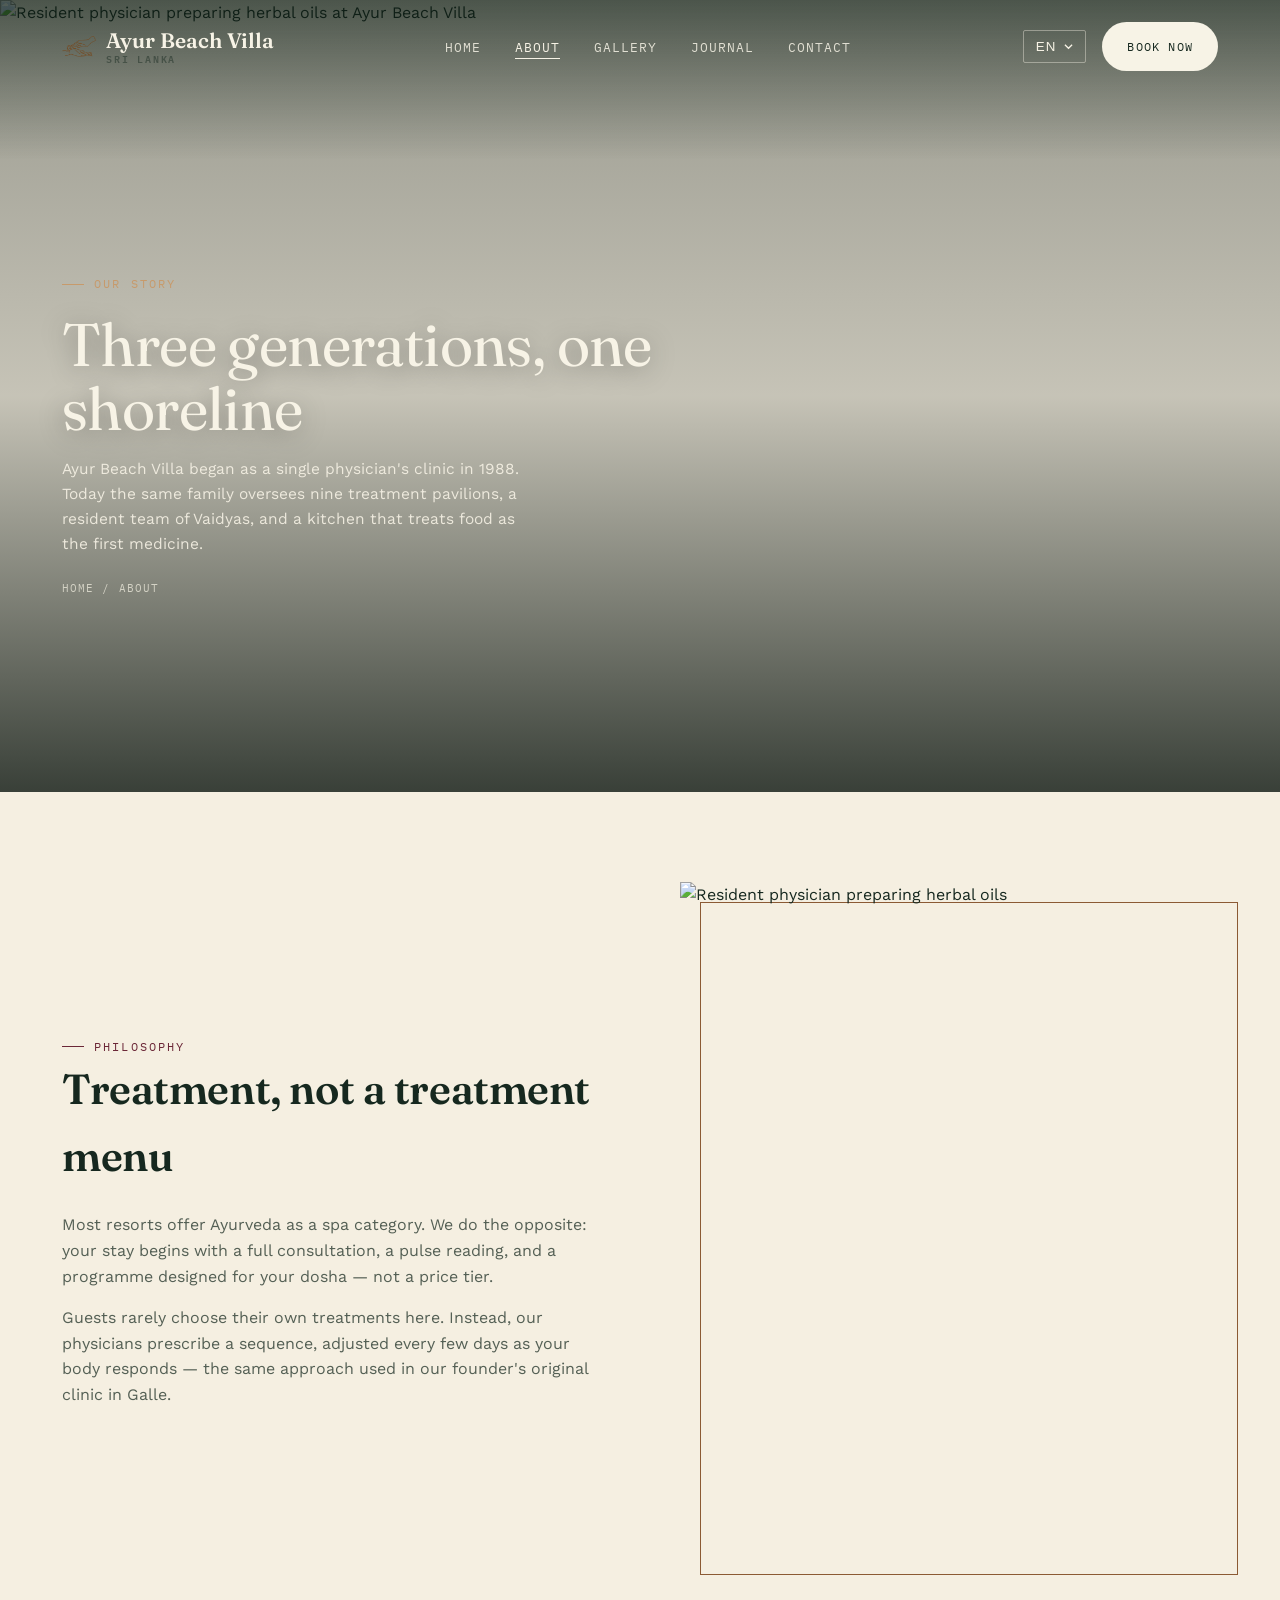
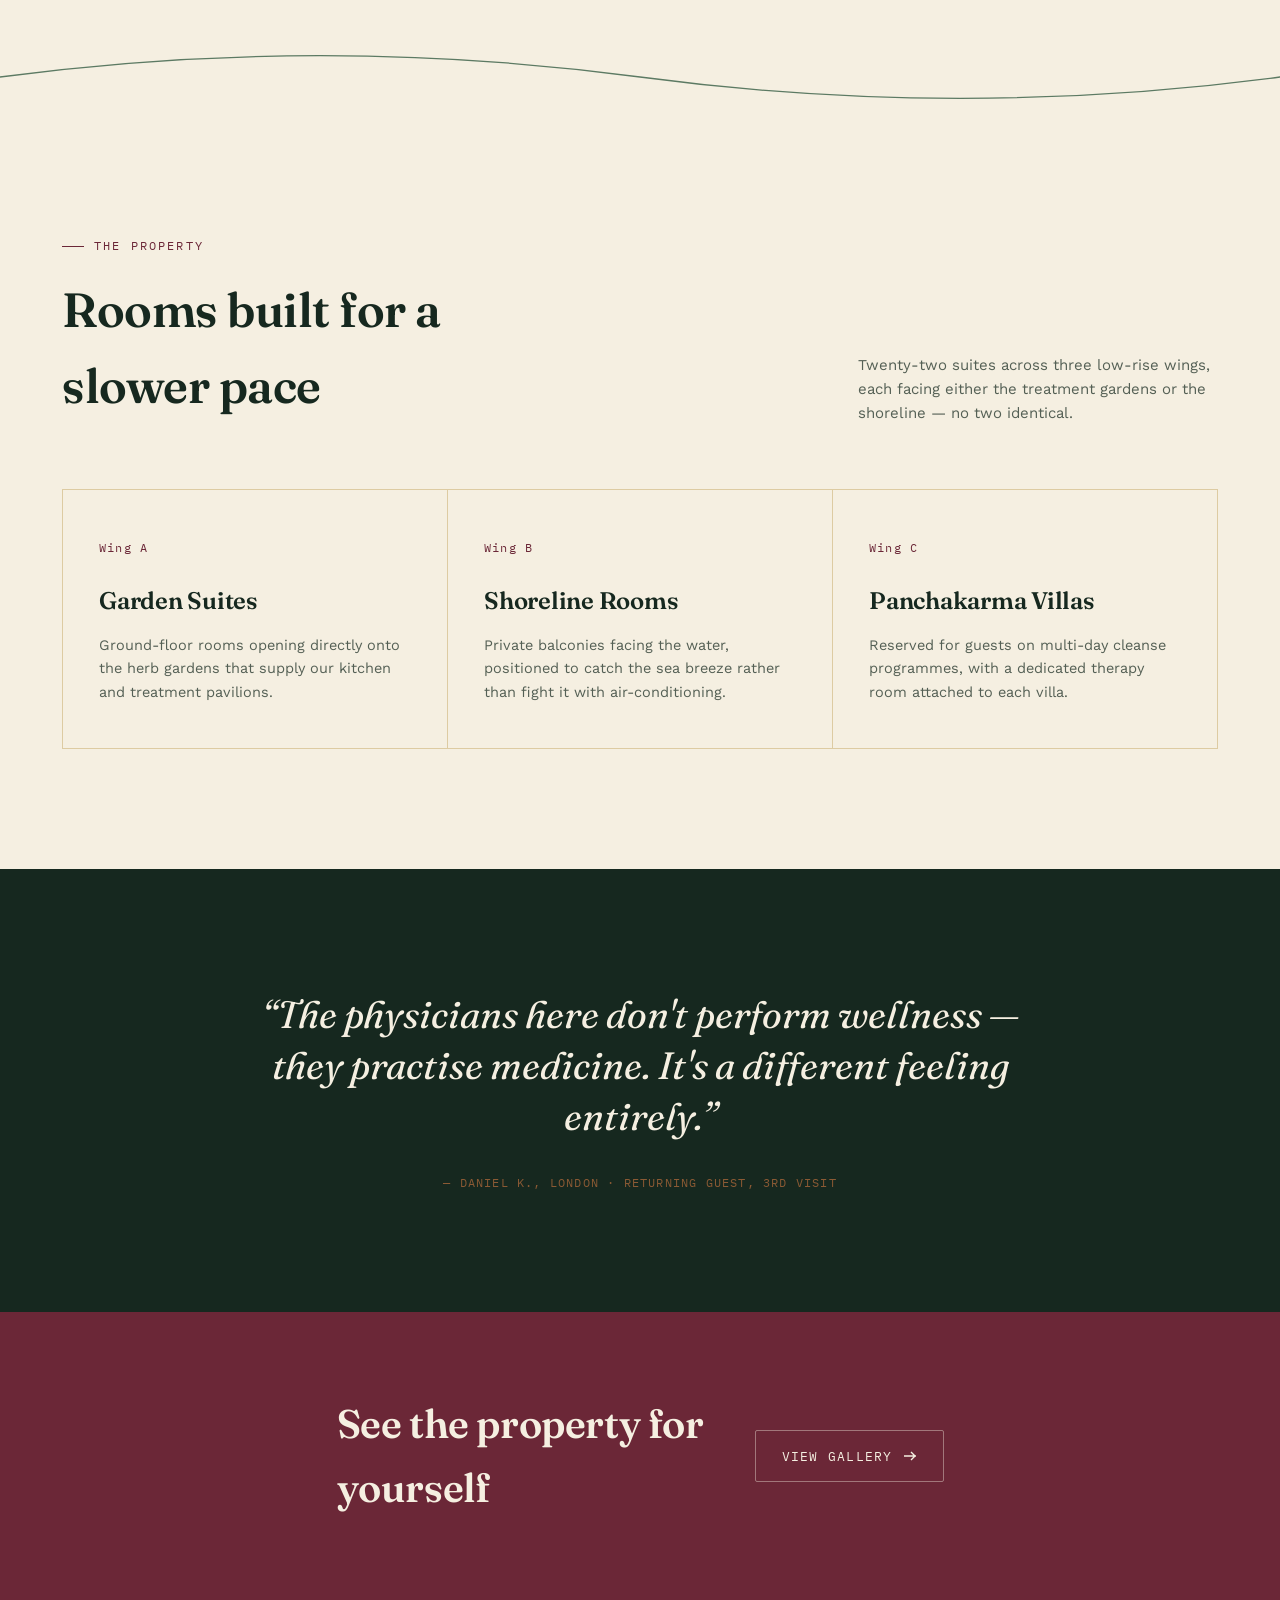
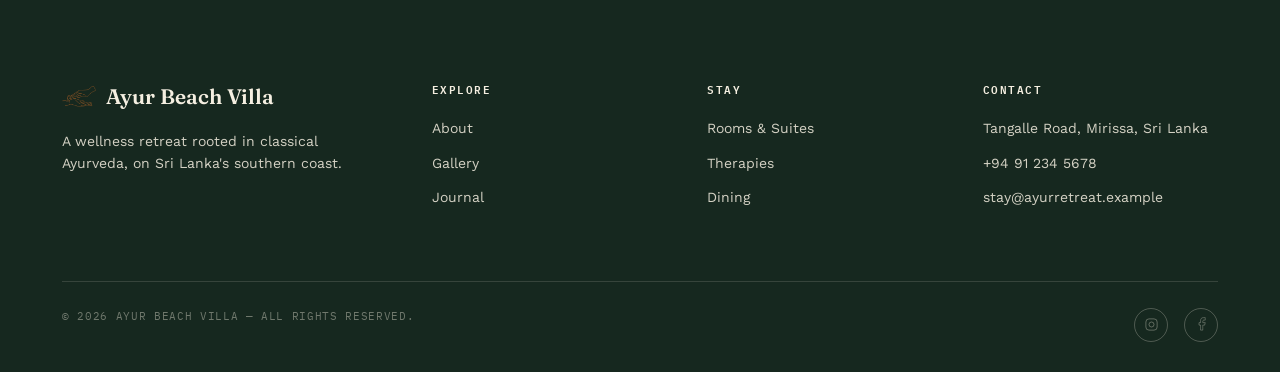
==== commit 26054235: "Add new video file for project documentation" ====
--- a/about.html
+++ b/about.html
@@ -3,7 +3,7 @@
 <head>
 <meta charset="UTF-8">
 <meta name="viewport" content="width=device-width, initial-scale=1.0">
-<title>About — Ayur Retreat</title>
+<title>About — Ayur Beach Villa</title>
 <meta name="description" content="Three generations of Ayurvedic physicians, a shoreline of treatment pavilions, and a philosophy of care built around the individual constitution.">
 <link rel="preconnect" href="https://fonts.googleapis.com">
 <link rel="preconnect" href="https://fonts.gstatic.com" crossorigin>
@@ -15,8 +15,8 @@
 <header class="site-header">
   <div class="wrap">
     <a href="index.html" class="brand">
-      <span class="mark"><svg viewBox="0 0 32 32" fill="none"><path d="M16 2C8 6 4 14 6 24c8 3 18 1 22-8C24 6 16 2 16 2Z" stroke="currentColor" stroke-width="1.4"/><path d="M16 4v24" stroke="currentColor" stroke-width="1.2"/></svg></span>
-      <span class="brand-txt">Ayur Retreat<span class="sub">Sri Lanka</span></span>
+      <span class="mark"><img src="images/logo-icon.png" alt="Ayur Beach Villa"></span>
+      <span class="brand-txt">Ayur Beach Villa<span class="sub">Sri Lanka</span></span>
     </a>
     <nav class="main-nav" id="main-nav">
       <ul>
@@ -52,11 +52,11 @@
 </header>
 
 <section class="page-hero-cinematic">
-  <img class="kenburns" src="https://images.unsplash.com/photo-1600334129128-685c5582fd35?q=80&w=2000&auto=format&fit=crop" alt="Resident physician preparing herbal oils at Ayur Retreat">
+  <img class="kenburns" src="https://images.unsplash.com/photo-1600334129128-685c5582fd35?q=80&w=2000&auto=format&fit=crop" alt="Resident physician preparing herbal oils at Ayur Beach Villa">
   <div class="wrap">
     <span class="eyebrow">Our Story</span>
     <h1>Three generations, one shoreline</h1>
-    <p>Ayur Retreat began as a single physician's clinic in 1988. Today the same family oversees nine treatment pavilions, a resident team of Vaidyas, and a kitchen that treats food as the first medicine.</p>
+    <p>Ayur Beach Villa began as a single physician's clinic in 1988. Today the same family oversees nine treatment pavilions, a resident team of Vaidyas, and a kitchen that treats food as the first medicine.</p>
     <div class="crumb"><a href="index.html">Home</a> / <span>About</span></div>
   </div>
 </section>
@@ -128,8 +128,8 @@
     <div class="footer-grid">
       <div class="footer-brand">
         <a href="index.html" class="brand" style="color:var(--paper)">
-          <span class="mark"><svg viewBox="0 0 32 32" fill="none"><path d="M16 2C8 6 4 14 6 24c8 3 18 1 22-8C24 6 16 2 16 2Z" stroke="currentColor" stroke-width="1.4"/><path d="M16 4v24" stroke="currentColor" stroke-width="1.2"/></svg></span>
-          <span class="brand-txt">Ayur Retreat</span>
+          <span class="mark"><img src="images/logo-icon.png" alt="Ayur Beach Villa"></span>
+          <span class="brand-txt">Ayur Beach Villa</span>
         </a>
         <p data-i18n="footer.tag">A wellness retreat rooted in classical Ayurveda, on Sri Lanka's southern coast.</p>
       </div>
@@ -159,7 +159,7 @@
       </div>
     </div>
     <div class="footer-bottom">
-      <span>© 2026 Ayur Retreat — <span data-i18n="footer.rights">All rights reserved.</span></span>
+      <span>© 2026 Ayur Beach Villa — <span data-i18n="footer.rights">All rights reserved.</span></span>
       <div class="socials">
         <a href="#" aria-label="Instagram"><svg viewBox="0 0 24 24" fill="none"><rect x="3" y="3" width="18" height="18" rx="5" stroke="currentColor" stroke-width="1.3"/><circle cx="12" cy="12" r="4" stroke="currentColor" stroke-width="1.3"/></svg></a>
         <a href="#" aria-label="Facebook"><svg viewBox="0 0 24 24" fill="none"><path d="M14 21v-8h3l1-4h-4V7c0-1 .5-2 2-2h2V1h-3c-3 0-4.5 2-4.5 5v3H8v4h2.5v8H14Z" stroke="currentColor" stroke-width="1.1"/></svg></a>
--- a/css/style.css
+++ b/css/style.css
@@ -7,8 +7,9 @@
   --ink:      #16281F;   /* deep forest — dark surfaces, primary text */
   --paper:    #F5EFE1;   /* palm-leaf paper — base background */
   --paper-2:  #EDE4CE;   /* slightly deeper paper, for cards */
-  --gold:     #B98B2A;   /* turmeric — primary accent / CTA */
-  --gold-dim: #8E6B20;
+  --gold:     #8B5A34;   /* logo brown — was turmeric gold */   /* turmeric — primary accent / CTA */
+  --gold-dim: #6E4728;
+  --gold-light: #C79A6B; /* lighter brown tint for on-dark text/accents */
   --maroon:   #6B2737;   /* kumkum oxblood — secondary accent */
   --sage:     #5C7A63;   /* herbal sage — supporting accent */
   --sand:     #DDCBA2;   /* muted sand — dividers, borders */
@@ -135,8 +136,9 @@
 .site-header .wrap{ display:flex; align-items:center; justify-content:space-between; gap:24px; }
 
 .brand{ display:flex; align-items:center; gap:10px; font-family:var(--font-display); font-size:21px; font-weight:600; }
-.brand .mark{ width:26px; height:26px; color:var(--gold); }
+.brand .mark{ width:34px; height:34px; color:var(--gold); display:inline-flex; align-items:center; justify-content:center; }
 .brand .mark svg{ width:100%; height:100%; }
+.brand .mark img{ width:100%; height:100%; object-fit:contain; }
 .brand span.sub{ font-family:var(--font-mono); font-size:10px; letter-spacing:.18em; color:var(--ink-45); display:block; text-transform:uppercase; margin-top:1px; }
 .brand-txt{ display:flex; flex-direction:column; line-height:1.1; }
 
@@ -337,7 +339,7 @@
   .main-nav.open{ opacity:1; visibility:visible; }
   .main-nav ul{ flex-direction:column; gap:28px; }
   .main-nav a{ color:var(--paper); font-size:16px; }
-  .nav-toggle{ display:block; z-index:1001; }
+  .nav-toggle{ display:flex; z-index:1001; }
   .nav-toggle.open span:nth-child(1){ transform:translateY(6.5px) rotate(45deg); }
   .nav-toggle.open span:nth-child(2){ opacity:0; }
   .nav-toggle.open span:nth-child(3){ transform:translateY(-6.5px) rotate(-45deg); }
@@ -507,7 +509,7 @@
 .site-header.scrolled .btn-pill:hover{ background:var(--gold); color:var(--ink); }
 
 .menu-label-btn{
-  display:flex; align-items:center; gap:10px; background:none; border:0; cursor:pointer;
+  align-items:center; gap:10px; background:none; border:0; cursor:pointer;
   font-family:var(--font-mono); font-size:11px; letter-spacing:.14em; text-transform:uppercase;
   color:inherit;
 }
@@ -522,6 +524,9 @@
   position:absolute; inset:0; width:100%; height:100%; object-fit:cover;
   animation: kenburnsZoom 22s ease-in-out infinite alternate;
 }
+/* real video already has its own camera motion — the extra zoom animation
+   just makes it look shaky, so turn it off for <video>, keep it for <img> */
+.hero-cinematic video.kenburns{ animation:none; }
 @keyframes kenburnsZoom{
   0%   { transform: scale(1) translate(0,0); }
   100% { transform: scale(1.12) translate(-1%, -1.5%); }
@@ -531,13 +536,13 @@
   background:linear-gradient(0deg, rgba(10,20,14,.75) 0%, rgba(10,20,14,.15) 45%, rgba(10,20,14,.35) 100%);
 }
 .hero-cinematic .wrap{ position:relative; z-index:2; width:100%; padding-bottom:80px; color:#F7F3E6; }
-.hero-cinematic .eyebrow{ color:#E8C97A; margin-bottom:20px; }
-.hero-cinematic .eyebrow::before{ background:#E8C97A; }
+.hero-cinematic .eyebrow{ color:var(--gold-light); margin-bottom:20px; }
+.hero-cinematic .eyebrow::before{ background:var(--gold-light); }
 .hero-cinematic h1{
   font-size:clamp(38px,5.6vw,72px); font-weight:400; max-width:16ch; line-height:1.05;
   text-shadow:0 4px 30px rgba(0,0,0,.35);
 }
-.hero-cinematic h1 em{ font-style:italic; color:#E8C97A; }
+.hero-cinematic h1 em{ font-style:italic; color:var(--gold-light); }
 .hero-cinematic .hero-sub{ display:flex; justify-content:space-between; align-items:flex-end; gap:40px; margin-top:34px; flex-wrap:wrap; }
 .hero-cinematic .hero-sub p{ max-width:360px; color:rgba(247,243,230,.85); font-size:15px; }
 .hero-scroll-arrow{
@@ -555,4 +560,145 @@
 @media (max-width:760px){
   .hero-cinematic{ height:90svh; }
   .hero-cinematic .hero-sub{ flex-direction:column; align-items:flex-start; }
+}
+
+/* =========================================================
+   INTERIOR PAGE HERO — same cinematic photo treatment,
+   shorter height, used on About / Gallery / Journal / Contact
+   ========================================================= */
+.page-hero-cinematic{
+  position:relative; min-height:88svh; display:flex; align-items:flex-end;
+  overflow:hidden; padding-top:0;
+}
+.page-hero-cinematic .kenburns{
+  position:absolute; inset:0; width:100%; height:100%; object-fit:cover;
+  animation: kenburnsZoom 24s ease-in-out infinite alternate;
+}
+.page-hero-cinematic::after{
+  content:""; position:absolute; inset:0;
+  background:linear-gradient(0deg, rgba(10,20,14,.8) 0%, rgba(10,20,14,.2) 50%, rgba(10,20,14,.4) 100%);
+}
+.page-hero-cinematic .wrap{ position:relative; z-index:2; width:100%; padding:168px 32px 74px; color:#F7F3E6; }
+.page-hero-cinematic .eyebrow{
+  color:var(--gold-light); margin-bottom:18px;
+  opacity:0; animation:riseIn .8s var(--ease) .1s forwards;
+}
+.page-hero-cinematic .eyebrow::before{ background:var(--gold-light); }
+.page-hero-cinematic h1{
+  font-size:clamp(34px,5.2vw,60px); font-weight:400; max-width:16ch; line-height:1.08;
+  text-shadow:0 4px 26px rgba(0,0,0,.35);
+  opacity:0; transform:translateY(20px);
+  animation:riseIn .9s var(--ease) .22s forwards;
+}
+.page-hero-cinematic p{
+  max-width:480px; color:rgba(247,243,230,.88); margin-top:16px; font-size:15.5px;
+  opacity:0; transform:translateY(16px);
+  animation:riseIn .9s var(--ease) .36s forwards;
+}
+.page-hero-cinematic .crumb{
+  color:rgba(247,243,230,.7); margin-top:24px;
+  opacity:0; animation:riseIn .9s var(--ease) .5s forwards;
+}
+.page-hero-cinematic .crumb a:hover{ color:var(--gold-light); }
+
+@media (prefers-reduced-motion: reduce){
+  .page-hero-cinematic .kenburns{ animation:none; }
+  .page-hero-cinematic .eyebrow,
+  .page-hero-cinematic h1,
+  .page-hero-cinematic p,
+  .page-hero-cinematic .crumb{ opacity:1; transform:none; animation:none; }
+}
+@media (max-width:760px){
+  .page-hero-cinematic{ min-height:72svh; }
+  .page-hero-cinematic .wrap{ padding-top:140px; padding-bottom:56px; }
+}
+
+/* =========================================================
+   HERO — drone video background, mute control, trust badges
+   ========================================================= */
+.hero-media{ position:absolute; inset:0; z-index:0; background:var(--ink); }
+.hero-video,
+.hero-video-fallback{
+  position:absolute; inset:0; width:100%; height:100%; object-fit:cover;
+}
+.hero-video-fallback{ display:none; }
+.hero-media.video-failed .hero-video{ display:none; }
+.hero-media.video-failed .hero-video-fallback{ display:block; }
+
+.mute-toggle{
+  position:absolute; right:32px; bottom:36px; z-index:3;
+  width:46px; height:46px; border-radius:50%;
+  background:rgba(14,31,22,.4); border:1px solid rgba(247,243,230,.4);
+  backdrop-filter:blur(6px);
+  color:#F7F3E6; display:flex; align-items:center; justify-content:center;
+  cursor:pointer; transition:all .3s var(--ease);
+}
+.mute-toggle:hover{ background:var(--gold); border-color:var(--gold); color:var(--ink); }
+.mute-toggle svg{ width:18px; height:18px; }
+.hero-scroll-arrow{ left:auto; right:96px; }
+@media (max-width:760px){
+  .mute-toggle{ right:20px; bottom:24px; width:40px; height:40px; }
+  .hero-scroll-arrow{ display:none; }
+}
+
+.hero-badges{
+  display:flex; align-items:center; gap:14px; flex-wrap:wrap; margin-top:38px;
+  font-family:var(--font-mono); font-size:11.5px; letter-spacing:.08em; text-transform:uppercase;
+  color:rgba(247,243,230,.75);
+  opacity:0; transform:translateY(14px);
+  animation:riseIn .9s var(--ease) .64s forwards;
+}
+.hero-badges .dot{ color:var(--gold-light); }
+
+/* video sits behind everything but above the ::after scrim defined earlier;
+   raise the scrim + text above the media layer */
+.hero-cinematic::after{ z-index:1; }
+.hero-cinematic .wrap,
+.hero-cinematic .hero-scroll-arrow,
+.hero-cinematic .mute-toggle{ z-index:3; }
+
+/* =========================================================
+   HOME PAGE — accolade strip, why-us grid, suites preview
+   ========================================================= */
+.accolade-strip{
+  background:var(--ink); color:rgba(247,243,230,.72); overflow:hidden;
+  padding:16px 0; border-bottom:1px solid rgba(247,243,230,.08);
+}
+.accolade-row{
+  display:flex; align-items:center; gap:18px; flex-wrap:wrap; justify-content:center;
+  font-family:var(--font-mono); font-size:11px; letter-spacing:.08em; text-transform:uppercase;
+}
+.accolade-row .sep{ color:var(--gold-light); font-size:9px; }
+
+.why-us .why-grid{ display:grid; grid-template-columns:repeat(4,1fr); gap:44px; }
+.why-card{ text-align:left; }
+.why-card .ic{ width:32px; height:32px; color:var(--gold); margin-bottom:20px; }
+.why-card h3{ font-size:19px; margin-bottom:10px; }
+.why-card p{ color:var(--ink-70); font-size:14px; }
+
+.suites .suite-grid{ display:grid; grid-template-columns:repeat(3,1fr); gap:30px; }
+.suite-card{ display:block; border:1px solid var(--sand); background:var(--paper); transition:transform .4s var(--ease), box-shadow .4s var(--ease); }
+.suite-card:hover{ transform:translateY(-6px); box-shadow:0 26px 50px rgba(22,40,31,.14); }
+.suite-img{ overflow:hidden; aspect-ratio:4/3; }
+.suite-img img{ width:100%; height:100%; object-fit:cover; transition:transform .6s var(--ease); }
+.suite-card:hover .suite-img img{ transform:scale(1.06); }
+.suite-body{ padding:26px 28px 30px; }
+.suite-body .eyebrow{ margin-bottom:12px; }
+.suite-body h3{ font-size:21px; margin-bottom:10px; }
+.suite-body p{ color:var(--ink-70); font-size:14px; margin-bottom:18px; }
+.suite-link{
+  font-family:var(--font-mono); font-size:11.5px; letter-spacing:.08em; text-transform:uppercase;
+  display:inline-flex; align-items:center; gap:8px; color:var(--ink);
+}
+.suite-link svg{ width:12px; height:12px; transition:transform .3s var(--ease); }
+.suite-card:hover .suite-link svg{ transform:translateX(4px); }
+
+@media (max-width:980px){
+  .why-us .why-grid{ grid-template-columns:1fr 1fr; }
+  .suites .suite-grid{ grid-template-columns:1fr; }
+}
+@media (max-width:600px){
+  .why-us .why-grid{ grid-template-columns:1fr; }
+  .accolade-row{ gap:12px; }
+  .accolade-row .sep:nth-of-type(2){ display:none; }
 }
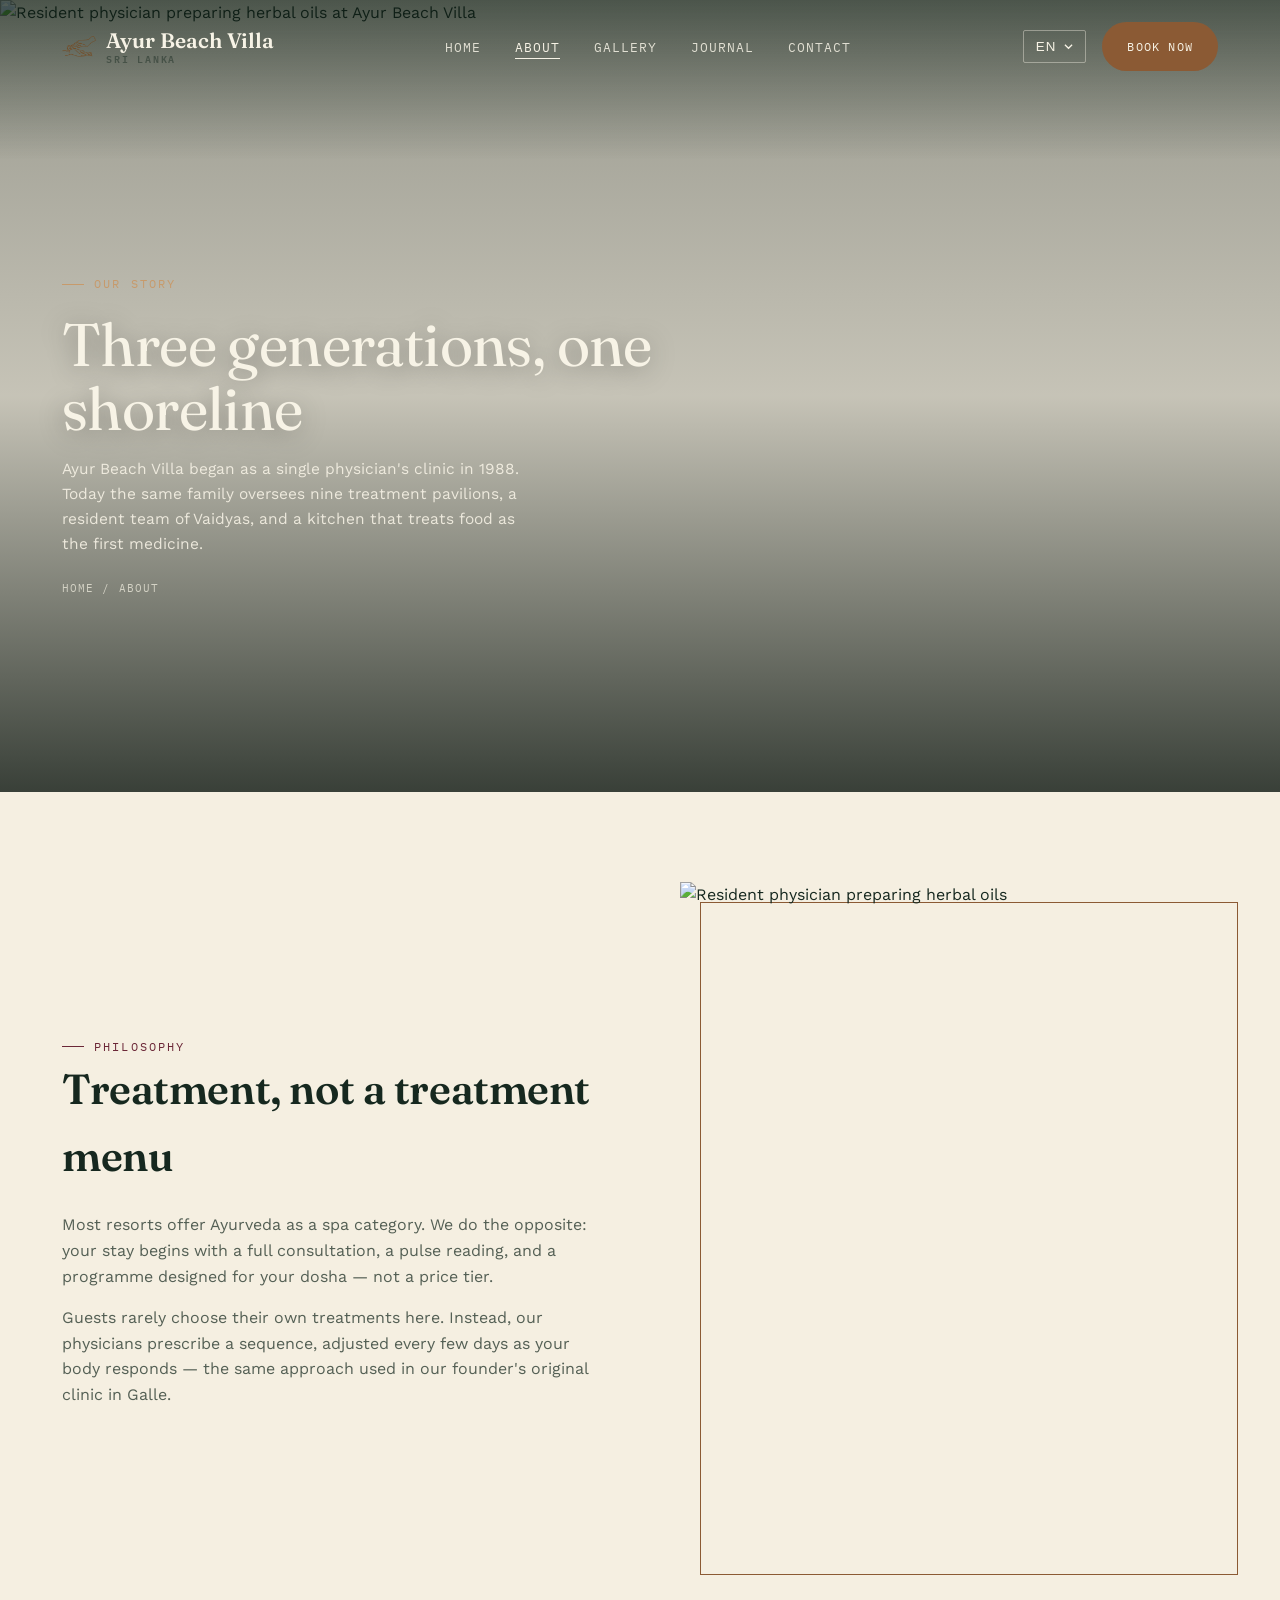
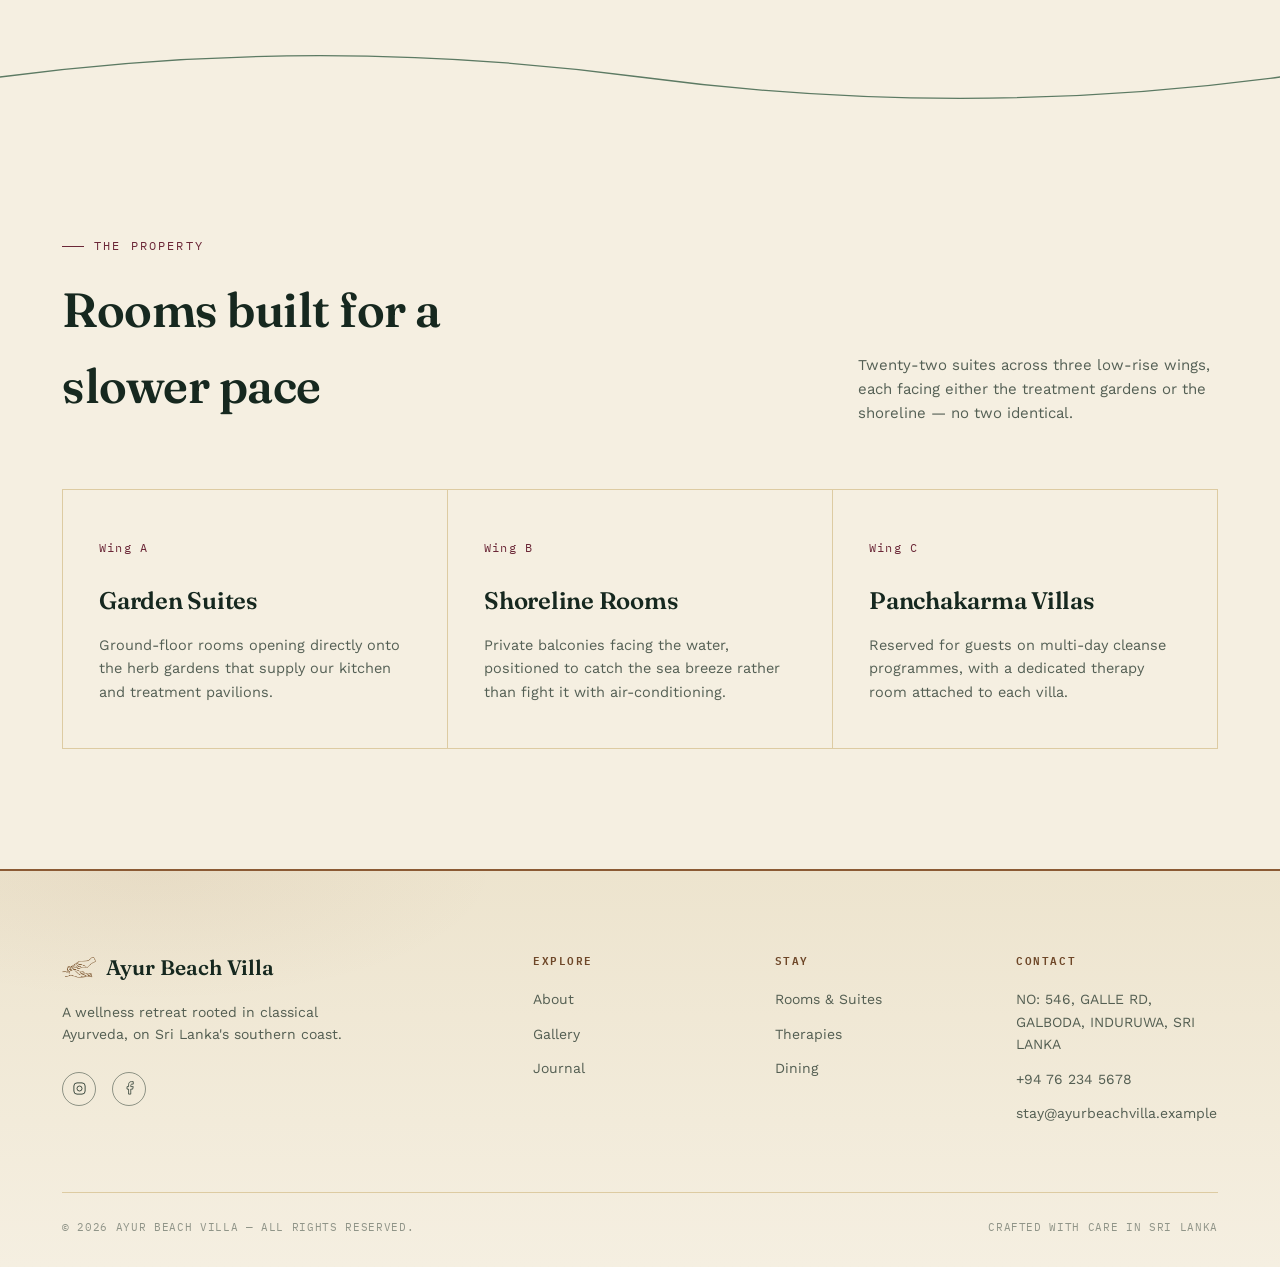
==== commit aefef50a: "Refactor footer sections across multiple pages for improved consistency and visual appeal" ====
--- a/about.html
+++ b/about.html
@@ -107,67 +107,70 @@
   </div>
 </section>
 
-<section class="testimonial">
+<!-- <section class="testimonial">
   <div class="wrap reveal">
     <blockquote>“The physicians here don't perform wellness — they practise medicine. It's a different feeling entirely.”</blockquote>
     <cite>— Daniel K., London · Returning guest, 3rd visit</cite>
   </div>
-</section>
+</section> -->
 
-<section class="cta-band">
+<!-- <section class="cta-band">
   <div class="wrap" style="display:flex; align-items:center; justify-content:space-between; gap:40px; flex-wrap:wrap;">
     <h2>See the property for yourself</h2>
     <a href="gallery.html" class="btn btn-line on-dark">View Gallery
       <svg viewBox="0 0 14 10" fill="none"><path d="M1 5h12M8 1l4 4-4 4" stroke="currentColor" stroke-width="1.4"/></svg>
     </a>
   </div>
-</section>
+</section> -->
 
 <footer class="site-footer">
+  <div class="footer-glow"></div>
   <div class="wrap">
-    <div class="footer-grid">
+    <div class="footer-top">
       <div class="footer-brand">
-        <a href="index.html" class="brand" style="color:var(--paper)">
+        <a href="index.html" class="brand footer-brand-link">
           <span class="mark"><img src="images/logo-icon.png" alt="Ayur Beach Villa"></span>
           <span class="brand-txt">Ayur Beach Villa</span>
         </a>
         <p data-i18n="footer.tag">A wellness retreat rooted in classical Ayurveda, on Sri Lanka's southern coast.</p>
+        <div class="socials">
+          <a href="#" aria-label="Instagram"><svg viewBox="0 0 24 24" fill="none"><rect x="3" y="3" width="18" height="18" rx="5" stroke="currentColor" stroke-width="1.3"/><circle cx="12" cy="12" r="4" stroke="currentColor" stroke-width="1.3"/></svg></a>
+          <a href="#" aria-label="Facebook"><svg viewBox="0 0 24 24" fill="none"><path d="M14 21v-8h3l1-4h-4V7c0-1 .5-2 2-2h2V1h-3c-3 0-4.5 2-4.5 5v3H8v4h2.5v8H14Z" stroke="currentColor" stroke-width="1.1"/></svg></a>
+        </div>
       </div>
-      <div>
-        <h4 data-i18n="footer.explore">Explore</h4>
-        <ul>
-          <li><a href="about.html" data-i18n="nav.about">About</a></li>
-          <li><a href="gallery.html" data-i18n="nav.gallery">Gallery</a></li>
-          <li><a href="blog.html" data-i18n="nav.blog">Journal</a></li>
-        </ul>
-      </div>
-      <div>
-        <h4 data-i18n="footer.stay">Stay</h4>
-        <ul>
-          <li><a href="about.html#therapies" data-i18n="footer.rooms">Rooms &amp; Suites</a></li>
-          <li><a href="index.html#therapies" data-i18n="footer.therapy">Therapies</a></li>
-          <li><a href="#" data-i18n="footer.dining">Dining</a></li>
-        </ul>
-      </div>
-      <div>
-        <h4 data-i18n="footer.contact">Contact</h4>
-        <ul>
-          <li>Tangalle Road, Mirissa, Sri Lanka</li>
-          <li>+94 91 234 5678</li>
-          <li>stay@ayurretreat.example</li>
-        </ul>
+      <div class="footer-links">
+        <div>
+          <h4 data-i18n="footer.explore">Explore</h4>
+          <ul>
+            <li><a href="about.html" data-i18n="nav.about">About</a></li>
+            <li><a href="gallery.html" data-i18n="nav.gallery">Gallery</a></li>
+            <li><a href="blog.html" data-i18n="nav.blog">Journal</a></li>
+          </ul>
+        </div>
+        <div>
+          <h4 data-i18n="footer.stay">Stay</h4>
+          <ul>
+            <li><a href="about.html#therapies" data-i18n="footer.rooms">Rooms &amp; Suites</a></li>
+            <li><a href="about.html#therapies" data-i18n="footer.therapy">Therapies</a></li>
+            <li><a href="#" data-i18n="footer.dining">Dining</a></li>
+          </ul>
+        </div>
+        <div>
+          <h4 data-i18n="footer.contact">Contact</h4>
+          <ul>
+            <li>NO: 546, GALLE RD, GALBODA, INDURUWA, SRI LANKA</li>
+            <li>+94 76 234 5678</li>
+            <li>stay@ayurbeachvilla.example</li>
+          </ul>
+        </div>
       </div>
     </div>
     <div class="footer-bottom">
       <span>© 2026 Ayur Beach Villa — <span data-i18n="footer.rights">All rights reserved.</span></span>
-      <div class="socials">
-        <a href="#" aria-label="Instagram"><svg viewBox="0 0 24 24" fill="none"><rect x="3" y="3" width="18" height="18" rx="5" stroke="currentColor" stroke-width="1.3"/><circle cx="12" cy="12" r="4" stroke="currentColor" stroke-width="1.3"/></svg></a>
-        <a href="#" aria-label="Facebook"><svg viewBox="0 0 24 24" fill="none"><path d="M14 21v-8h3l1-4h-4V7c0-1 .5-2 2-2h2V1h-3c-3 0-4.5 2-4.5 5v3H8v4h2.5v8H14Z" stroke="currentColor" stroke-width="1.1"/></svg></a>
-      </div>
+      <span class="footer-made" data-i18n="footer.made">Crafted with care in Sri Lanka</span>
     </div>
   </div>
 </footer>
-
 <script src="js/i18n.js"></script>
 <script src="js/script.js"></script>
 </body>
--- a/css/style.css
+++ b/css/style.css
@@ -10,6 +10,7 @@
   --gold:     #8B5A34;   /* logo brown — was turmeric gold */   /* turmeric — primary accent / CTA */
   --gold-dim: #6E4728;
   --gold-light: #C79A6B; /* lighter brown tint for on-dark text/accents */
+  --brand-dark: #8B5A34; /* deep warm brown-black — for dark bands, replaces --ink where the old palette read green/off-brand */
   --maroon:   #6B2737;   /* kumkum oxblood — secondary accent */
   --sage:     #5C7A63;   /* herbal sage — supporting accent */
   --sand:     #DDCBA2;   /* muted sand — dividers, borders */
@@ -307,7 +308,7 @@
 
 /* -------------------- CTA band -------------------- */
 .cta-band{
-  background:var(--maroon); color:var(--paper); padding:80px 0;
+  background:var(--gold-dim); color:var(--paper); padding:80px 0;
   display:flex; align-items:center; justify-content:space-between; gap:40px; flex-wrap:wrap;
 }
 .cta-band h2{ font-size:clamp(26px,3.6vw,40px); max-width:14ch; }
@@ -501,12 +502,12 @@
   font-family:var(--font-mono); font-size:12px; letter-spacing:.1em; text-transform:uppercase;
   display:inline-flex; align-items:center; gap:10px;
   padding:14px 24px; border-radius:999px;
-  background:#F7F3E6; color:var(--ink);
+  background:var(--gold); color:#F7F3E6;
   transition:background .3s var(--ease), transform .3s var(--ease);
 }
-.btn-pill:hover{ background:var(--gold); transform:translateY(-2px); }
-.site-header.scrolled .btn-pill{ background:var(--ink); color:#F7F3E6; }
-.site-header.scrolled .btn-pill:hover{ background:var(--gold); color:var(--ink); }
+.btn-pill:hover{ background:var(--gold-dim); transform:translateY(-2px); }
+.site-header.scrolled .btn-pill{ background:var(--gold); color:#F7F3E6; }
+.site-header.scrolled .btn-pill:hover{ background:var(--gold-dim); }
 
 .menu-label-btn{
   align-items:center; gap:10px; background:none; border:0; cursor:pointer;
@@ -661,7 +662,7 @@
    HOME PAGE — accolade strip, why-us grid, suites preview
    ========================================================= */
 .accolade-strip{
-  background:var(--ink); color:rgba(247,243,230,.72); overflow:hidden;
+  background:var(--brand-dark); color:rgba(247,243,230,.72); overflow:hidden;
   padding:16px 0; border-bottom:1px solid rgba(247,243,230,.08);
 }
 .accolade-row{
@@ -701,4 +702,79 @@
   .why-us .why-grid{ grid-template-columns:1fr; }
   .accolade-row{ gap:12px; }
   .accolade-row .sep:nth-of-type(2){ display:none; }
+}
+
+/* =========================================================
+   BOOK YOUR STAY — bespoke closing section (Home page)
+   Warm brown glow, centered editorial layout, dual CTAs —
+   replaces the generic .cta-band on the homepage.
+   ========================================================= */
+.stay-band{
+  position:relative; overflow:hidden; text-align:center;
+  background:linear-gradient(180deg, var(--paper) 0%, var(--paper-2) 100%);
+  color:var(--ink); padding:120px 0;
+}
+.stay-glow{
+  position:absolute; inset:0; pointer-events:none;
+  background:
+    radial-gradient(55% 75% at 18% 0%, rgba(139,90,52,.14), transparent 60%),
+    radial-gradient(50% 65% at 88% 100%, rgba(199,154,107,.16), transparent 60%);
+}
+.stay-inner{ position:relative; z-index:2; max-width:640px; margin:0 auto; }
+.stay-band .eyebrow{ justify-content:center; color:var(--gold); }
+.stay-band .eyebrow::before{ background:var(--gold); }
+.stay-band h2{ font-size:clamp(30px,4.4vw,48px); font-weight:600; line-height:1.15; color:var(--ink); }
+.stay-inner > p{ margin-top:18px; color:var(--ink-70); font-size:16px; max-width:46ch; margin-left:auto; margin-right:auto; }
+.stay-actions{ display:flex; justify-content:center; gap:16px; flex-wrap:wrap; margin-top:40px; }
+.stay-actions .btn-gold{ color:#F7F3E6; }
+.stay-actions .btn-gold:hover{ background:var(--gold-dim); color:#F7F3E6; }
+.stay-meta{
+  margin-top:42px; display:flex; justify-content:center; align-items:center; gap:14px; flex-wrap:wrap;
+  font-family:var(--font-mono); font-size:11px; letter-spacing:.08em; text-transform:uppercase;
+  color:var(--ink-45);
+}
+.stay-meta .dot{ color:var(--gold); }
+
+@media (max-width:600px){
+  .stay-band{ padding:84px 0; }
+  .stay-actions{ flex-direction:column; align-items:stretch; }
+  .stay-actions .btn{ justify-content:center; }
+}
+
+/* =========================================================
+   FOOTER — brand-matched redesign (Home page)
+   Light, warm-toned to match the rest of the site — a gold
+   top border marks the transition instead of a dark band.
+   ========================================================= */
+.site-footer{
+  position:relative; overflow:hidden;
+  background:linear-gradient(180deg, var(--paper-2) 0%, var(--paper) 100%);
+  color:var(--ink-70);
+  border-top:2px solid var(--gold);
+}
+.footer-glow{
+  position:absolute; inset:0; pointer-events:none;
+  background:radial-gradient(45% 55% at 12% 0%, rgba(139,90,52,.06), transparent 60%);
+}
+.site-footer .wrap{ position:relative; z-index:2; }
+.footer-top{ display:grid; grid-template-columns:1.2fr 2fr; gap:60px; padding-bottom:56px; border-bottom:1px solid var(--sand); }
+.footer-brand-link{ margin-bottom:16px; color:var(--ink); }
+.footer-brand .socials{ margin-top:26px; }
+.footer-links{ display:grid; grid-template-columns:repeat(3,1fr); gap:40px; }
+.footer-links h4{ font-family:var(--font-mono); font-size:11px; letter-spacing:.14em; text-transform:uppercase; color:var(--gold-dim); margin-bottom:20px; }
+.footer-links ul li{ margin-bottom:12px; font-size:14px; }
+.footer-links ul a{ transition:color .3s var(--ease); }
+.footer-links ul a:hover{ color:var(--gold); }
+.footer-made{ color:var(--ink-45); }
+.site-footer .socials a{ border-color:var(--ink-45); color:var(--ink); }
+.site-footer .socials a:hover{ background:var(--gold); border-color:var(--gold); color:#F7F3E6; }
+.site-footer .footer-bottom{ color:var(--ink-45); }
+
+@media (max-width:980px){
+  .footer-top{ grid-template-columns:1fr; gap:44px; }
+  .footer-links{ grid-template-columns:repeat(3,1fr); }
+}
+@media (max-width:600px){
+  .footer-links{ grid-template-columns:1fr; gap:32px; }
+  .footer-bottom{ flex-direction:column; align-items:flex-start; }
 }
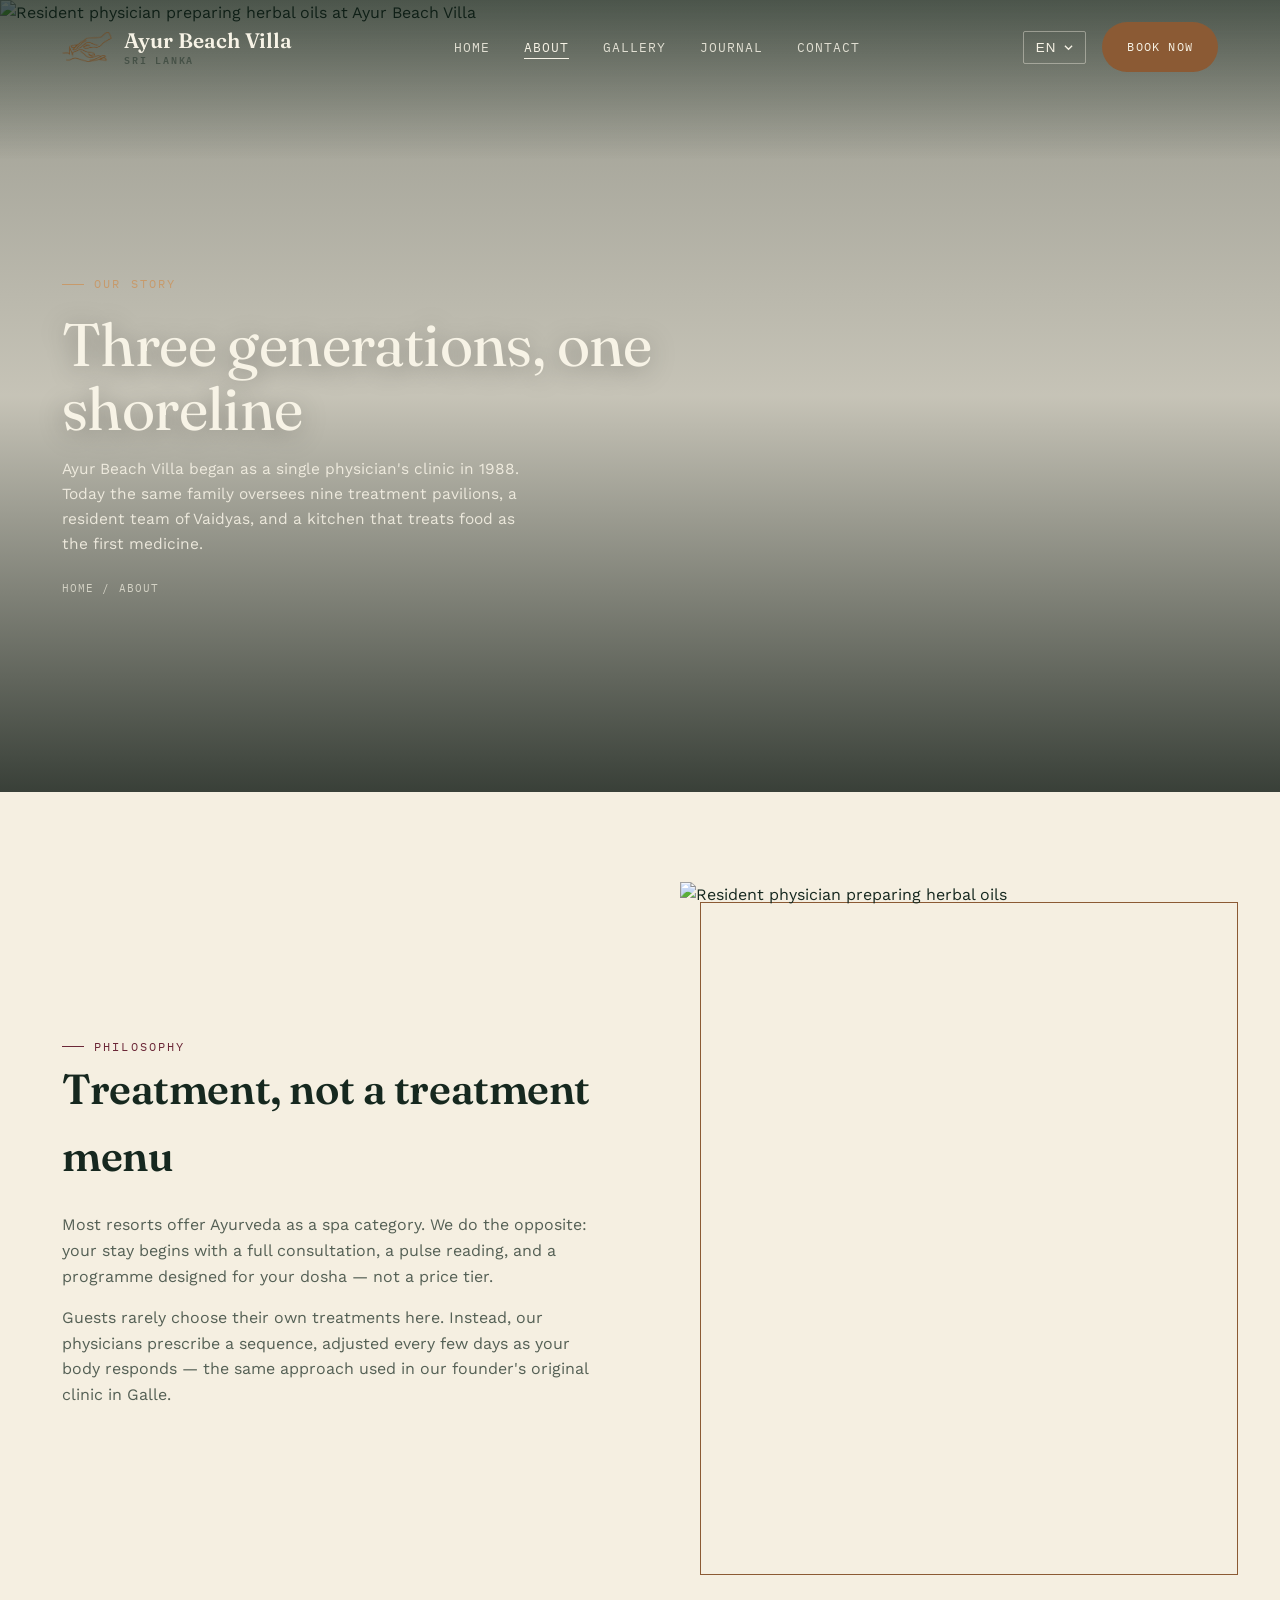
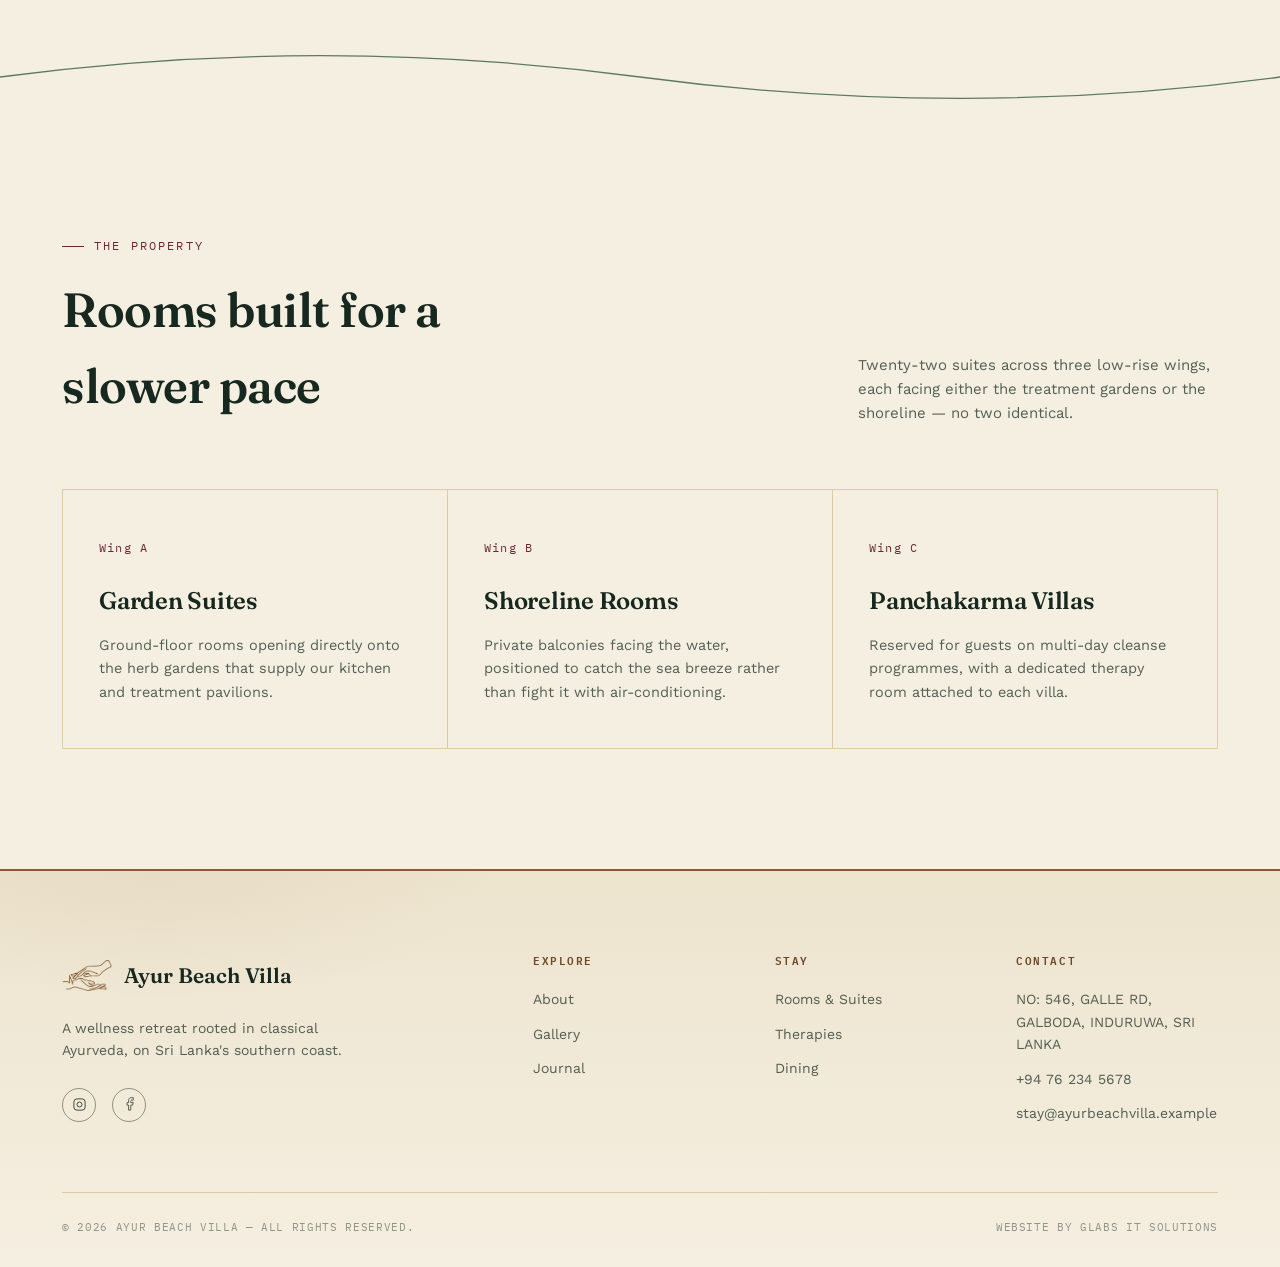
==== commit 45be22ca: "Refactor language switcher for improved accessibility and visual consistency; update footer branding" ====
--- a/about.html
+++ b/about.html
@@ -34,10 +34,8 @@
           <svg class="chev" viewBox="0 0 10 6" fill="none"><path d="M1 1l4 4 4-4" stroke="currentColor" stroke-width="1.4"/></svg>
         </button>
         <div class="lang-menu" role="menu">
-          <button type="button" data-lang="en" aria-current="true">EN — English</button>
-          <button type="button" data-lang="si">SI — සිංහල</button>
-          <button type="button" data-lang="de">DE — Deutsch</button>
-          <button type="button" data-lang="ru">RU — Русский</button>
+          <button type="button" data-lang="en" aria-current="true"><span class="flag">🇬🇧</span> English</button>
+          <button type="button" data-lang="de"><span class="flag">🇩🇪</span> Deutsch</button>
         </div>
       </div>
       <a href="contact.html#book" class="btn btn-pill" data-i18n="nav.book">Book Now
@@ -107,22 +105,6 @@
   </div>
 </section>
 
-<!-- <section class="testimonial">
-  <div class="wrap reveal">
-    <blockquote>“The physicians here don't perform wellness — they practise medicine. It's a different feeling entirely.”</blockquote>
-    <cite>— Daniel K., London · Returning guest, 3rd visit</cite>
-  </div>
-</section> -->
-
-<!-- <section class="cta-band">
-  <div class="wrap" style="display:flex; align-items:center; justify-content:space-between; gap:40px; flex-wrap:wrap;">
-    <h2>See the property for yourself</h2>
-    <a href="gallery.html" class="btn btn-line on-dark">View Gallery
-      <svg viewBox="0 0 14 10" fill="none"><path d="M1 5h12M8 1l4 4-4 4" stroke="currentColor" stroke-width="1.4"/></svg>
-    </a>
-  </div>
-</section> -->
-
 <footer class="site-footer">
   <div class="footer-glow"></div>
   <div class="wrap">
@@ -167,7 +149,7 @@
     </div>
     <div class="footer-bottom">
       <span>© 2026 Ayur Beach Villa — <span data-i18n="footer.rights">All rights reserved.</span></span>
-      <span class="footer-made" data-i18n="footer.made">Crafted with care in Sri Lanka</span>
+      <span class="footer-made">Website by GLabs IT Solutions</span>
     </div>
   </div>
 </footer>
--- a/css/style.css
+++ b/css/style.css
@@ -136,8 +136,8 @@
 }
 .site-header .wrap{ display:flex; align-items:center; justify-content:space-between; gap:24px; }
 
-.brand{ display:flex; align-items:center; gap:10px; font-family:var(--font-display); font-size:21px; font-weight:600; }
-.brand .mark{ width:34px; height:34px; color:var(--gold); display:inline-flex; align-items:center; justify-content:center; }
+.brand{ display:flex; align-items:center; gap:12px; font-family:var(--font-display); font-size:21px; font-weight:600; }
+.brand .mark{ width:50px; height:50px; color:var(--gold); display:inline-flex; align-items:center; justify-content:center; flex-shrink:0; }
 .brand .mark svg{ width:100%; height:100%; }
 .brand .mark img{ width:100%; height:100%; object-fit:contain; }
 .brand span.sub{ font-family:var(--font-mono); font-size:10px; letter-spacing:.18em; color:var(--ink-45); display:block; text-transform:uppercase; margin-top:1px; }
@@ -158,6 +158,14 @@
 
 .header-actions{ display:flex; align-items:center; gap:16px; }
 
+/* -------------------- language switcher --------------------
+   Fix: the dropdown items previously inherited color from
+   ".site-header .lang-switch button" (and its .scrolled variant),
+   which are scoped too broadly and were overriding the menu's
+   own text color with near-white — invisible on the menu's light
+   background until the header switched to its scrolled (dark-text)
+   state. Menu item color is now pinned here regardless of header
+   state; only the toggle button changes color on scroll. */
 .lang-switch{ position:relative; font-family:var(--font-mono); font-size:12px; }
 .lang-switch button{
   background:transparent; border:1px solid var(--ink-45); color:var(--ink);
@@ -169,13 +177,18 @@
 .lang-switch[data-open="true"] .chev{ transform:rotate(180deg); }
 .lang-menu{
   position:absolute; top:calc(100% + 8px); right:0; background:var(--paper); border:1px solid var(--sand);
-  min-width:160px; box-shadow:0 18px 40px rgba(22,40,31,.16);
+  min-width:170px; box-shadow:0 18px 40px rgba(22,40,31,.16);
   opacity:0; visibility:hidden; transform:translateY(-6px); transition:all .25s var(--ease); z-index:20;
 }
 .lang-switch[data-open="true"] .lang-menu{ opacity:1; visibility:visible; transform:translateY(0); }
-.lang-menu button{ all:unset; box-sizing:border-box; display:flex; justify-content:space-between; width:100%; padding:11px 14px; cursor:pointer; font-size:12px; letter-spacing:.05em; }
+.lang-menu button{
+  all:unset; box-sizing:border-box; display:flex; align-items:center; gap:10px; width:100%;
+  padding:11px 14px; cursor:pointer; font-size:12.5px; letter-spacing:.05em;
+  color:var(--ink) !important; /* always dark on the light dropdown, regardless of header scroll state */
+}
 .lang-menu button:hover{ background:var(--paper-2); }
-.lang-menu button[aria-current="true"]{ color:var(--maroon); }
+.lang-menu button[aria-current="true"]{ color:var(--maroon) !important; }
+.lang-menu .flag{ font-size:16px; line-height:1; }
 
 .nav-toggle{ display:none; background:none; border:0; cursor:pointer; padding:8px; }
 .nav-toggle span{ display:block; width:24px; height:1.5px; background:var(--ink); margin:5px 0; transition:transform .3s var(--ease), opacity .3s var(--ease); }
@@ -481,7 +494,7 @@
 .site-header .main-nav a:hover,
 .site-header .main-nav a[aria-current="page"]{ color:#F7F3E6; }
 .site-header .main-nav a::after{ background:#F7F3E6; }
-.site-header .lang-switch button{ border-color:rgba(247,243,230,.4); color:#F7F3E6; }
+.site-header .lang-toggle-btn{ border-color:rgba(247,243,230,.4); color:#F7F3E6; }
 .site-header .nav-toggle span{ background:#F7F3E6; }
 .site-header::before{
   content:""; position:absolute; inset:0 0 auto 0; height:160px; z-index:-1;
@@ -494,7 +507,7 @@
 .site-header.scrolled .main-nav a:hover,
 .site-header.scrolled .main-nav a[aria-current="page"]{ color:var(--ink); }
 .site-header.scrolled .main-nav a::after{ background:var(--gold); }
-.site-header.scrolled .lang-switch button{ border-color:var(--ink-45); color:var(--ink); }
+.site-header.scrolled .lang-toggle-btn{ border-color:var(--ink-45); color:var(--ink); }
 .site-header.scrolled .nav-toggle span{ background:var(--ink); }
 .site-header.scrolled::before{ opacity:0; }
 
@@ -537,15 +550,28 @@
   background:linear-gradient(0deg, rgba(10,20,14,.75) 0%, rgba(10,20,14,.15) 45%, rgba(10,20,14,.35) 100%);
 }
 .hero-cinematic .wrap{ position:relative; z-index:2; width:100%; padding-bottom:80px; color:#F7F3E6; }
-.hero-cinematic .eyebrow{ color:var(--gold-light); margin-bottom:20px; }
+.hero-cinematic .eyebrow{
+  color:var(--gold-light); margin-bottom:20px;
+  opacity:0; animation:riseIn .8s var(--ease) .1s forwards;
+}
 .hero-cinematic .eyebrow::before{ background:var(--gold-light); }
 .hero-cinematic h1{
   font-size:clamp(38px,5.6vw,72px); font-weight:400; max-width:16ch; line-height:1.05;
   text-shadow:0 4px 30px rgba(0,0,0,.35);
+  opacity:0; transform:translateY(20px);
+  animation:riseIn .9s var(--ease) .22s forwards;
 }
 .hero-cinematic h1 em{ font-style:italic; color:var(--gold-light); }
 .hero-cinematic .hero-sub{ display:flex; justify-content:space-between; align-items:flex-end; gap:40px; margin-top:34px; flex-wrap:wrap; }
-.hero-cinematic .hero-sub p{ max-width:360px; color:rgba(247,243,230,.85); font-size:15px; }
+.hero-cinematic .hero-sub p{
+  max-width:360px; color:rgba(247,243,230,.85); font-size:15px;
+  opacity:0; transform:translateY(16px);
+  animation:riseIn .9s var(--ease) .36s forwards;
+}
+.hero-cinematic .hero-sub .btn{
+  opacity:0; transform:translateY(16px);
+  animation:riseIn .9s var(--ease) .5s forwards;
+}
 .hero-scroll-arrow{
   position:absolute; left:50%; bottom:36px; transform:translateX(-50%); z-index:2;
   width:34px; height:34px; border:1px solid rgba(247,243,230,.5); border-radius:50%;
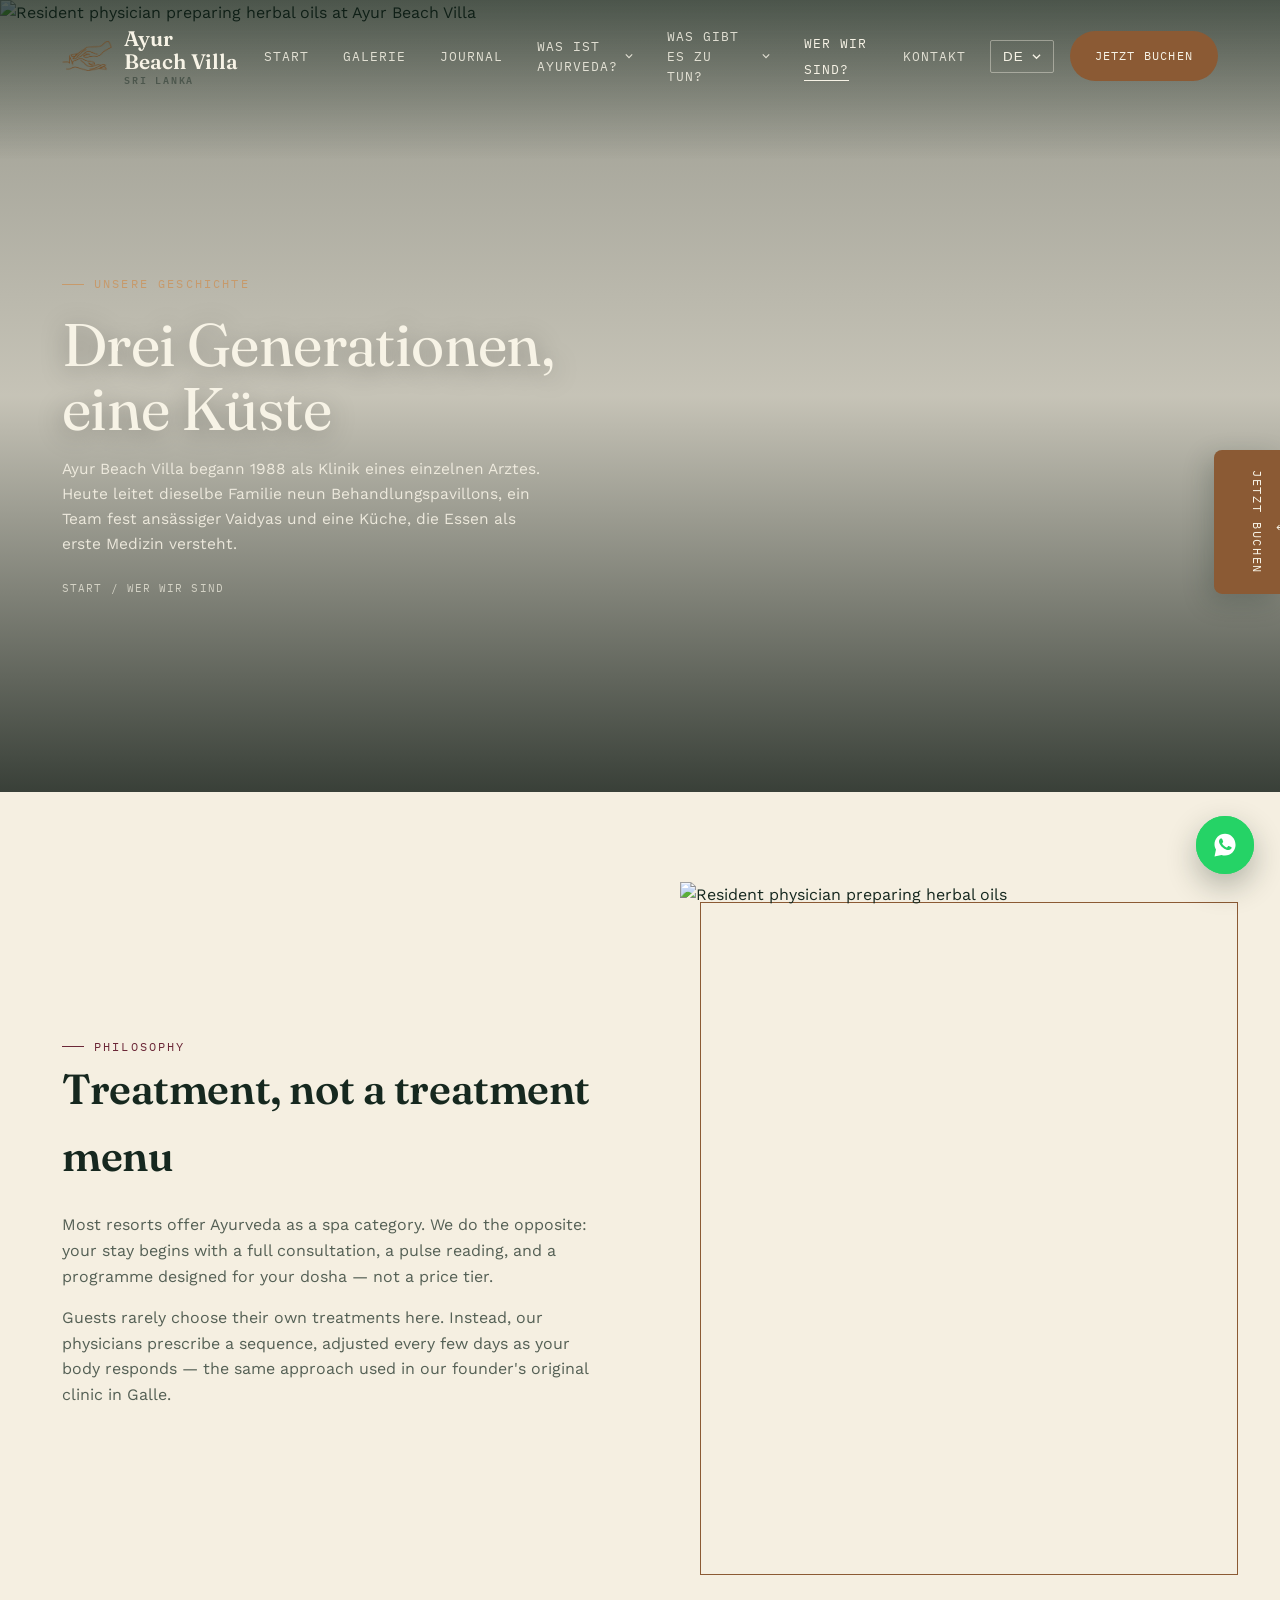
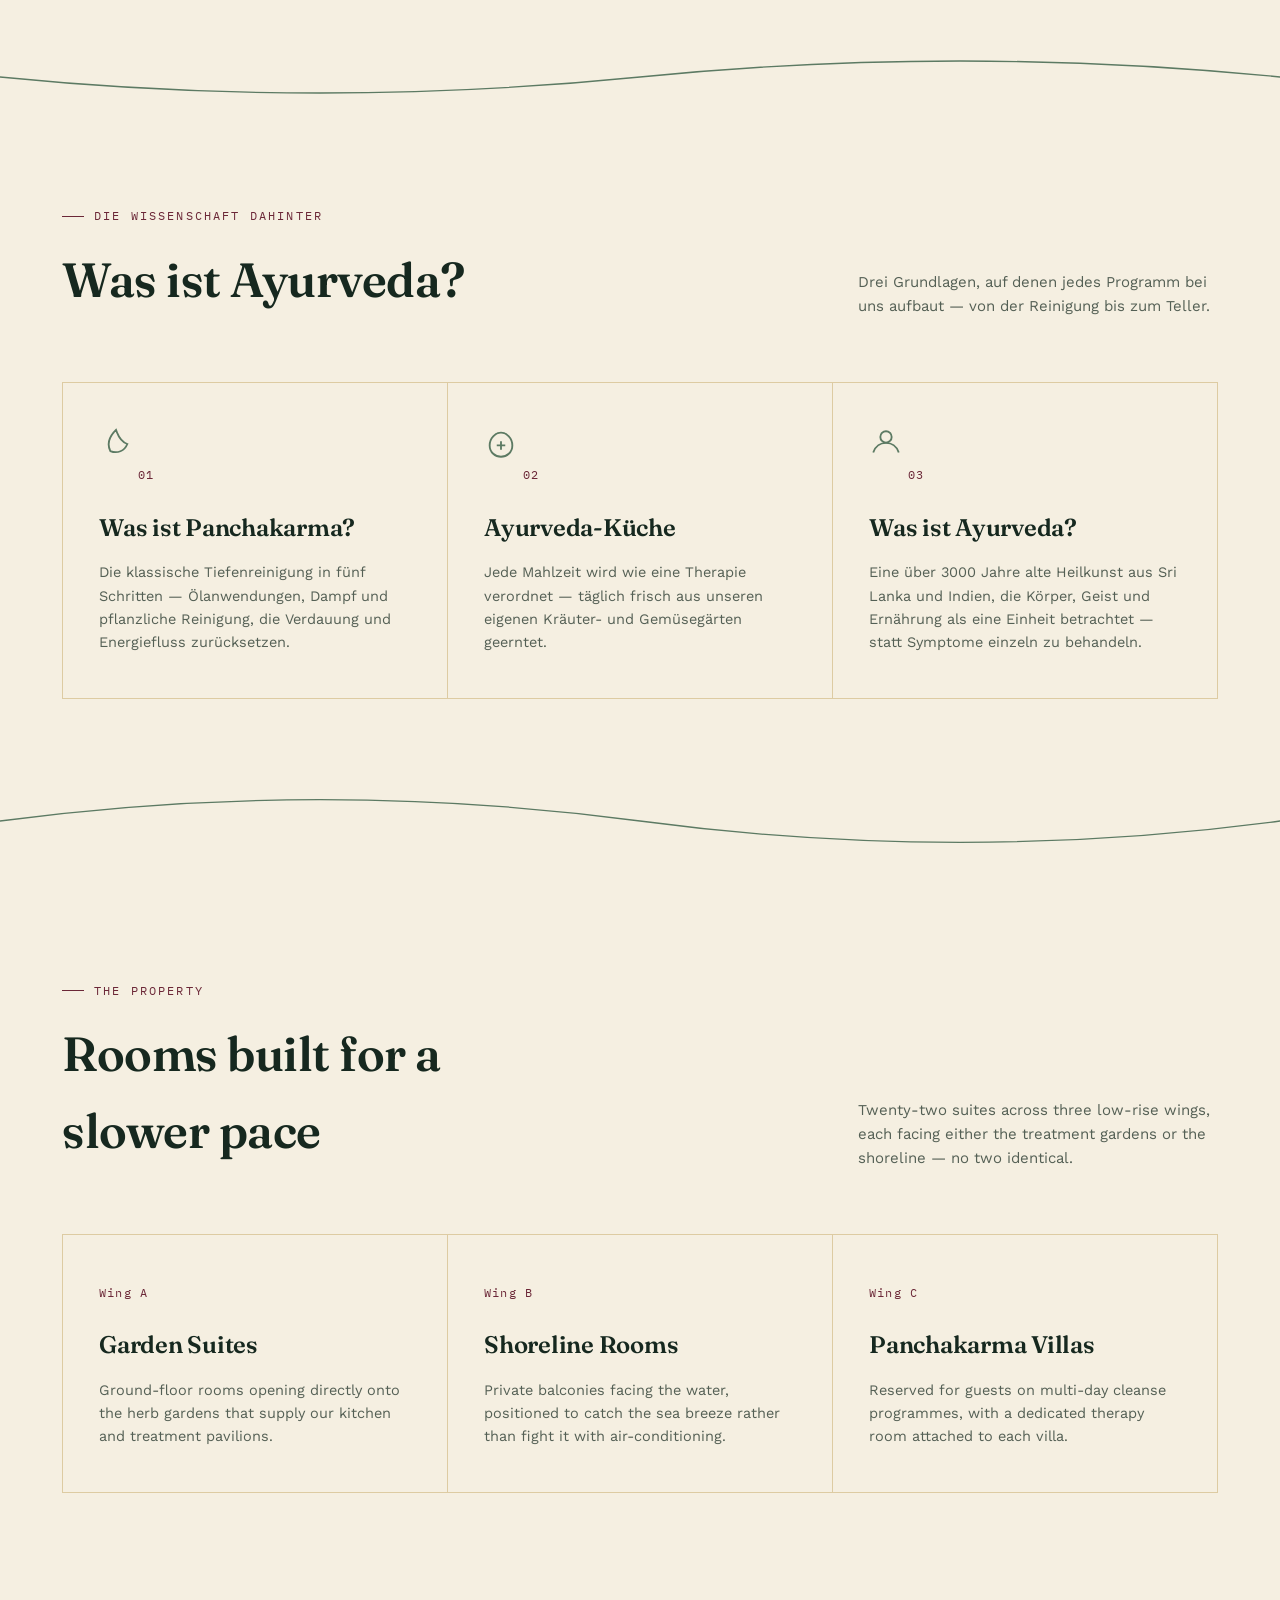
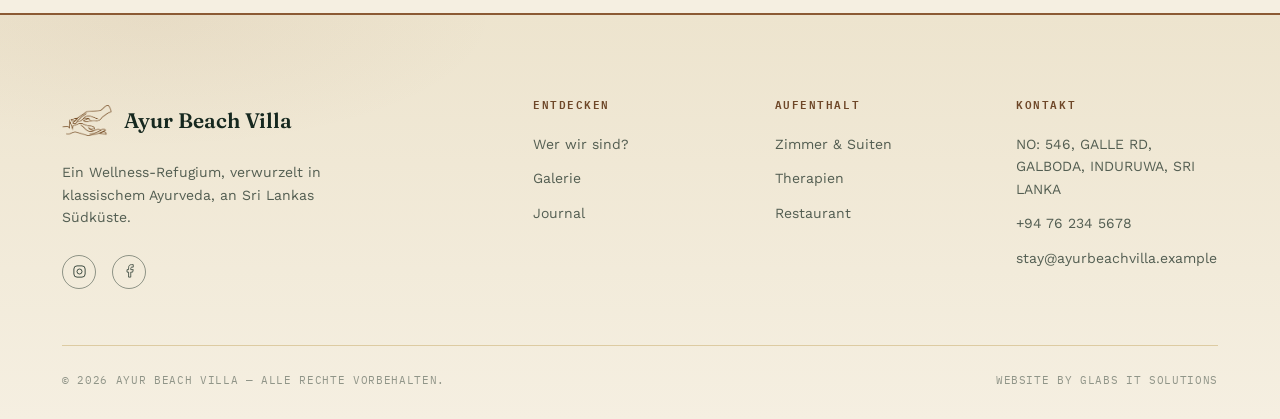
==== commit d2e9ac23: "Refactor code structure for improved readability and maintainability" ====
--- a/about.html
+++ b/about.html
@@ -1,5 +1,5 @@
 <!DOCTYPE html>
-<html lang="en">
+<html lang="de">
 <head>
 <meta charset="UTF-8">
 <meta name="viewport" content="width=device-width, initial-scale=1.0">
@@ -20,30 +20,108 @@
     </a>
     <nav class="main-nav" id="main-nav">
       <ul>
-        <li><a href="index.html" data-i18n="nav.home">Home</a></li>
-        <li><a href="about.html" aria-current="page" data-i18n="nav.about">About</a></li>
-        <li><a href="gallery.html" data-i18n="nav.gallery">Gallery</a></li>
+        <li><a href="index.html" data-i18n="nav.home">Start</a></li>
+        <li><a href="gallery.html" data-i18n="nav.gallery">Galerie</a></li>
         <li><a href="blog.html" data-i18n="nav.blog">Journal</a></li>
-        <li><a href="contact.html" data-i18n="nav.contact">Contact</a></li>
+        <li class="nav-dropdown" data-open="false">
+          <button type="button" class="dropdown-toggle" aria-haspopup="true" aria-expanded="false">
+            <span data-i18n="nav.ayurveda">Was ist Ayurveda?</span>
+            <svg class="chev" viewBox="0 0 10 6" fill="none"><path d="M1 1l4 4 4-4" stroke="currentColor" stroke-width="1.4"/></svg>
+          </button>
+          <div class="dropdown-panel" role="menu">
+            <a href="about.html#panchakarma" class="dropdown-item" role="menuitem">
+              <span class="di-ic"><svg viewBox="0 0 24 24" fill="none"><path d="M12 2c-4 4-7 9-4 15 5 2 10 0 12-5-3-1-6-4-8-10Z" stroke="currentColor" stroke-width="1.3"/></svg></span>
+              <span class="di-copy">
+                <b data-i18n="drop.panchakarma.title">Was ist Panchakarma?</b>
+                <small data-i18n="drop.panchakarma.desc">Die klassische Tiefenreinigung in fünf Schritten.</small>
+              </span>
+            </a>
+            <a href="about.html#kitchen" class="dropdown-item" role="menuitem">
+              <span class="di-ic"><svg viewBox="0 0 24 24" fill="none"><path d="M4 13c0-5 4-9 8-9s8 4 8 9-4 8-8 8-8-3-8-8Z" stroke="currentColor" stroke-width="1.3"/><path d="M9 13h6M12 10v6" stroke="currentColor" stroke-width="1.3"/></svg></span>
+              <span class="di-copy">
+                <b data-i18n="drop.kitchen.title">Ayurveda-Küche</b>
+                <small data-i18n="drop.kitchen.desc">Küche als Medizin, täglich aus dem eigenen Garten.</small>
+              </span>
+            </a>
+            <a href="about.html#ayurveda-basics" class="dropdown-item" role="menuitem">
+              <span class="di-ic"><svg viewBox="0 0 24 24" fill="none"><path d="M3 18c3-9 15-9 18 0" stroke="currentColor" stroke-width="1.3"/><circle cx="12" cy="7" r="4" stroke="currentColor" stroke-width="1.3"/></svg></span>
+              <span class="di-copy">
+                <b data-i18n="drop.whatis.title">Was ist Ayurveda?</b>
+                <small data-i18n="drop.whatis.desc">Eine 3000 Jahre alte Heilkunst aus Sri Lanka.</small>
+              </span>
+            </a>
+          </div>
+        </li>
+        <li class="nav-dropdown" data-open="false">
+          <button type="button" class="dropdown-toggle" aria-haspopup="true" aria-expanded="false">
+            <span data-i18n="nav.todo">Was gibt es zu tun?</span>
+            <svg class="chev" viewBox="0 0 10 6" fill="none"><path d="M1 1l4 4 4-4" stroke="currentColor" stroke-width="1.4"/></svg>
+          </button>
+          <div class="dropdown-panel" role="menu">
+            <a href="index.html#yoga" class="dropdown-item" role="menuitem">
+              <span class="di-ic"><svg viewBox="0 0 24 24" fill="none"><path d="M4 18c4-10 12-10 16 0" stroke="currentColor" stroke-width="1.3"/><circle cx="12" cy="8" r="3" stroke="currentColor" stroke-width="1.3"/></svg></span>
+              <span class="di-copy">
+                <b data-i18n="drop.yoga.title">Yoga</b>
+                <small data-i18n="drop.yoga.desc">Sonnenaufgangs-Yoga direkt an der Küste.</small>
+              </span>
+            </a>
+            <a href="index.html#medication" class="dropdown-item" role="menuitem">
+              <span class="di-ic"><svg viewBox="0 0 24 24" fill="none"><path d="M12 21c-4-3-8-6.5-8-11a5 5 0 0 1 9-3 5 5 0 0 1 9 3c0 4.5-4 8-10 11Z" stroke="currentColor" stroke-width="1.3"/></svg></span>
+              <span class="di-copy">
+                <b data-i18n="drop.medication.title">Medikation</b>
+                <small data-i18n="drop.medication.desc">Individuelle Kräutermedizin, ärztlich verordnet.</small>
+              </span>
+            </a>
+            <a href="contact.html#book" class="dropdown-item" role="menuitem">
+              <span class="di-ic"><svg viewBox="0 0 24 24" fill="none"><path d="M5 21c1-6 3-9 7-9s6 3 7 9" stroke="currentColor" stroke-width="1.3"/><circle cx="12" cy="7" r="3" stroke="currentColor" stroke-width="1.3"/></svg></span>
+              <span class="di-copy">
+                <b data-i18n="drop.tours.title">Touren</b>
+                <small data-i18n="drop.tours.desc">Ausflüge zu Tempeln, Teeplantagen und der Küste.</small>
+              </span>
+            </a>
+          </div>
+        </li>
+        <li><a href="about.html" aria-current="page" data-i18n="nav.who">Wer wir sind?</a></li>
+        <li><a href="contact.html" data-i18n="nav.contact">Kontakt</a></li>
       </ul>
     </nav>
-    <div class="header-actions">
+   <div class="header-actions">
       <div class="lang-switch" data-open="false">
         <button class="lang-toggle-btn" aria-haspopup="true">
-          <span class="lang-current">EN</span>
+          <span class="lang-current">DE</span>
           <svg class="chev" viewBox="0 0 10 6" fill="none"><path d="M1 1l4 4 4-4" stroke="currentColor" stroke-width="1.4"/></svg>
         </button>
         <div class="lang-menu" role="menu">
-          <button type="button" data-lang="en" aria-current="true"><span class="flag">🇬🇧</span> English</button>
-          <button type="button" data-lang="de"><span class="flag">🇩🇪</span> Deutsch</button>
-        </div>
-      </div>
-      <a href="contact.html#book" class="btn btn-pill" data-i18n="nav.book">Book Now
+          <button type="button" data-lang="en">
+            <span class="flag-icon">
+              <svg viewBox="0 0 60 36" xmlns="http://www.w3.org/2000/svg">
+                <rect width="60" height="36" fill="#00247D"/>
+                <path d="M0,0 L60,36 M60,0 L0,36" stroke="#FFFFFF" stroke-width="7"/>
+                <path d="M0,0 L60,36 M60,0 L0,36" stroke="#CF142B" stroke-width="3"/>
+                <path d="M30,0 V36 M0,18 H60" stroke="#FFFFFF" stroke-width="12"/>
+                <path d="M30,0 V36 M0,18 H60" stroke="#CF142B" stroke-width="7"/>
+              </svg>
+            </span>
+            English
+          </button>
+          <button type="button" data-lang="de" aria-current="true">
+            <span class="flag-icon">
+              <svg viewBox="0 0 60 36" xmlns="http://www.w3.org/2000/svg">
+                <rect width="60" height="12" y="0" fill="#000000"/>
+                <rect width="60" height="12" y="12" fill="#DD0000"/>
+                <rect width="60" height="12" y="24" fill="#FFCE00"/>
+              </svg>
+            </span>
+            Deutsch
+          </button>
+        </div>
+      </div>
+      <a href="contact.html#book" class="btn btn-pill" data-i18n="nav.book">Jetzt buchen
         <svg viewBox="0 0 14 10" fill="none" width="12" height="12"><path d="M1 5h12M8 1l4 4-4 4" stroke="currentColor" stroke-width="1.4"/></svg>
       </a>
-      <button class="menu-label-btn nav-toggle" aria-label="Toggle menu" aria-expanded="false">
+      <button class="menu-label-btn nav-toggle" aria-label="Menü öffnen" aria-expanded="false">
         <span class="lines"><span></span><span></span><span></span></span>
-        MENU
+        MENÜ
       </button>
     </div>
   </div>
@@ -52,10 +130,10 @@
 <section class="page-hero-cinematic">
   <img class="kenburns" src="https://images.unsplash.com/photo-1600334129128-685c5582fd35?q=80&w=2000&auto=format&fit=crop" alt="Resident physician preparing herbal oils at Ayur Beach Villa">
   <div class="wrap">
-    <span class="eyebrow">Our Story</span>
-    <h1>Three generations, one shoreline</h1>
-    <p>Ayur Beach Villa began as a single physician's clinic in 1988. Today the same family oversees nine treatment pavilions, a resident team of Vaidyas, and a kitchen that treats food as the first medicine.</p>
-    <div class="crumb"><a href="index.html">Home</a> / <span>About</span></div>
+    <span class="eyebrow" data-i18n="about.hero.eyebrow">Unsere Geschichte</span>
+    <h1 data-i18n="about.hero.title">Drei Generationen, eine Küste</h1>
+    <p data-i18n="about.hero.copy">Ayur Beach Villa begann 1988 als Klinik eines einzelnen Arztes. Heute leitet dieselbe Familie neun Behandlungspavillons, ein Team fest ansässiger Vaidyas und eine Küche, die Essen als erste Medizin versteht.</p>
+    <div class="crumb"><a href="index.html" data-i18n="nav.home">Start</a> / <span data-i18n="about.crumb">Wer wir sind</span></div>
   </div>
 </section>
 
@@ -74,6 +152,41 @@
   </div>
 </section>
 
+<div class="leaf-divider"><svg viewBox="0 0 1200 60" preserveAspectRatio="none"><path class="leaf-path" d="M0 30 Q 300 60 600 30 T 1200 30" /></svg></div>
+
+<!-- ============ WHAT IS AYURVEDA? ============ -->
+<section class="section-tight">
+  <div class="wrap">
+    <div class="section-head reveal">
+      <div>
+        <span class="eyebrow">Die Wissenschaft dahinter</span>
+        <h2>Was ist Ayurveda?</h2>
+      </div>
+      <p>Drei Grundlagen, auf denen jedes Programm bei uns aufbaut — von der Reinigung bis zum Teller.</p>
+    </div>
+    <div class="grid-3 reveal-stagger">
+      <div class="therapy-card" id="panchakarma">
+        <svg class="ic" viewBox="0 0 24 24" fill="none"><path d="M12 2c-4 4-7 9-4 15 5 2 10 0 12-5-3-1-6-4-8-10Z" stroke="currentColor" stroke-width="1.3"/></svg>
+        <span class="num">01</span>
+        <h3>Was ist Panchakarma?</h3>
+        <p>Die klassische Tiefenreinigung in fünf Schritten — Ölanwendungen, Dampf und pflanzliche Reinigung, die Verdauung und Energiefluss zurücksetzen.</p>
+      </div>
+      <div class="therapy-card" id="kitchen">
+        <svg class="ic" viewBox="0 0 24 24" fill="none"><path d="M4 13c0-5 4-9 8-9s8 4 8 9-4 8-8 8-8-3-8-8Z" stroke="currentColor" stroke-width="1.3"/><path d="M9 13h6M12 10v6" stroke="currentColor" stroke-width="1.3"/></svg>
+        <span class="num">02</span>
+        <h3>Ayurveda-Küche</h3>
+        <p>Jede Mahlzeit wird wie eine Therapie verordnet — täglich frisch aus unseren eigenen Kräuter- und Gemüsegärten geerntet.</p>
+      </div>
+      <div class="therapy-card" id="ayurveda-basics">
+        <svg class="ic" viewBox="0 0 24 24" fill="none"><path d="M3 18c3-9 15-9 18 0" stroke="currentColor" stroke-width="1.3"/><circle cx="12" cy="7" r="4" stroke="currentColor" stroke-width="1.3"/></svg>
+        <span class="num">03</span>
+        <h3>Was ist Ayurveda?</h3>
+        <p>Eine über 3000 Jahre alte Heilkunst aus Sri Lanka und Indien, die Körper, Geist und Ernährung als eine Einheit betrachtet — statt Symptome einzeln zu behandeln.</p>
+      </div>
+    </div>
+  </div>
+</section>
+
 <div class="leaf-divider"><svg viewBox="0 0 1200 60" preserveAspectRatio="none"><path class="leaf-path" d="M0 30 Q 300 -10 600 30 T 1200 30" /></svg></div>
 
 <section id="therapies">
@@ -114,7 +227,7 @@
           <span class="mark"><img src="images/logo-icon.png" alt="Ayur Beach Villa"></span>
           <span class="brand-txt">Ayur Beach Villa</span>
         </a>
-        <p data-i18n="footer.tag">A wellness retreat rooted in classical Ayurveda, on Sri Lanka's southern coast.</p>
+        <p data-i18n="footer.tag">Ein Wellness-Refugium, verwurzelt in klassischem Ayurveda, an Sri Lankas Südküste.</p>
         <div class="socials">
           <a href="#" aria-label="Instagram"><svg viewBox="0 0 24 24" fill="none"><rect x="3" y="3" width="18" height="18" rx="5" stroke="currentColor" stroke-width="1.3"/><circle cx="12" cy="12" r="4" stroke="currentColor" stroke-width="1.3"/></svg></a>
           <a href="#" aria-label="Facebook"><svg viewBox="0 0 24 24" fill="none"><path d="M14 21v-8h3l1-4h-4V7c0-1 .5-2 2-2h2V1h-3c-3 0-4.5 2-4.5 5v3H8v4h2.5v8H14Z" stroke="currentColor" stroke-width="1.1"/></svg></a>
@@ -122,23 +235,23 @@
       </div>
       <div class="footer-links">
         <div>
-          <h4 data-i18n="footer.explore">Explore</h4>
+          <h4 data-i18n="footer.explore">Entdecken</h4>
           <ul>
-            <li><a href="about.html" data-i18n="nav.about">About</a></li>
-            <li><a href="gallery.html" data-i18n="nav.gallery">Gallery</a></li>
+            <li><a href="about.html" data-i18n="nav.who">Wer wir sind?</a></li>
+            <li><a href="gallery.html" data-i18n="nav.gallery">Galerie</a></li>
             <li><a href="blog.html" data-i18n="nav.blog">Journal</a></li>
           </ul>
         </div>
         <div>
-          <h4 data-i18n="footer.stay">Stay</h4>
+          <h4 data-i18n="footer.stay">Aufenthalt</h4>
           <ul>
-            <li><a href="about.html#therapies" data-i18n="footer.rooms">Rooms &amp; Suites</a></li>
-            <li><a href="about.html#therapies" data-i18n="footer.therapy">Therapies</a></li>
-            <li><a href="#" data-i18n="footer.dining">Dining</a></li>
+            <li><a href="about.html#therapies" data-i18n="footer.rooms">Zimmer &amp; Suiten</a></li>
+            <li><a href="about.html#therapies" data-i18n="footer.therapy">Therapien</a></li>
+            <li><a href="#" data-i18n="footer.dining">Restaurant</a></li>
           </ul>
         </div>
         <div>
-          <h4 data-i18n="footer.contact">Contact</h4>
+          <h4 data-i18n="footer.contact">Kontakt</h4>
           <ul>
             <li>NO: 546, GALLE RD, GALBODA, INDURUWA, SRI LANKA</li>
             <li>+94 76 234 5678</li>
@@ -148,11 +261,18 @@
       </div>
     </div>
     <div class="footer-bottom">
-      <span>© 2026 Ayur Beach Villa — <span data-i18n="footer.rights">All rights reserved.</span></span>
+      <span>© 2026 Ayur Beach Villa — <span data-i18n="footer.rights">Alle Rechte vorbehalten.</span></span>
       <span class="footer-made">Website by GLabs IT Solutions</span>
     </div>
   </div>
 </footer>
+
+<!-- ============ FLOATING ACTIONS ============ -->
+<a href="https://wa.me/94762345678" target="_blank" rel="noopener" class="whatsapp-bubble" aria-label="WhatsApp Chat">
+  <svg viewBox="0 0 32 32" fill="currentColor"><path d="M16.02 3C9.4 3 4 8.4 4 15.02c0 2.2.58 4.28 1.68 6.13L4 29l8.03-1.65a12 12 0 0 0 4 .67h.01c6.62 0 12.02-5.4 12.02-12.02C28.06 8.4 22.66 3 16.02 3Zm7.03 17.1c-.3.83-1.7 1.55-2.35 1.63-.6.08-1.37.11-2.2-.14-.5-.15-1.15-.37-1.98-.72-3.5-1.5-5.78-5.02-5.96-5.25-.17-.24-1.43-1.9-1.43-3.63 0-1.72.9-2.57 1.23-2.92.32-.35.7-.44.94-.44.23 0 .47 0 .67.01.22.01.5-.08.78.6.3.71 1 2.46 1.09 2.63.09.18.15.39.03.63-.12.24-.18.39-.36.6-.18.21-.38.47-.54.63-.18.18-.37.37-.16.73.21.35.94 1.55 2.02 2.5 1.39 1.24 2.56 1.63 2.92 1.81.35.18.56.15.77-.09.21-.24.9-1.05 1.14-1.41.24-.35.47-.29.79-.18.32.12 2.05.97 2.4 1.14.36.18.6.27.68.42.09.15.09.85-.2 1.68Z"/></svg>
+</a>
+<a href="contact.html#book" class="side-book-cta" data-i18n="nav.book">Jetzt buchen</a>
+
 <script src="js/i18n.js"></script>
 <script src="js/script.js"></script>
 </body>
--- a/css/style.css
+++ b/css/style.css
@@ -188,10 +188,60 @@
 }
 .lang-menu button:hover{ background:var(--paper-2); }
 .lang-menu button[aria-current="true"]{ color:var(--maroon) !important; }
-.lang-menu .flag{ font-size:16px; line-height:1; }
+.lang-menu .flag-icon{
+  width:20px; height:14px; flex-shrink:0; border-radius:2px; overflow:hidden;
+  box-shadow:0 0 0 1px rgba(22,40,31,.15); display:inline-flex;
+}
+.lang-menu .flag-icon svg{ width:100%; height:100%; display:block; }
 
 .nav-toggle{ display:none; background:none; border:0; cursor:pointer; padding:8px; }
 .nav-toggle span{ display:block; width:24px; height:1.5px; background:var(--ink); margin:5px 0; transition:transform .3s var(--ease), opacity .3s var(--ease); }
+
+/* -------------------- nav mega-dropdowns -------------------- */
+.nav-dropdown{ position:relative; }
+.dropdown-toggle{
+  all:unset; box-sizing:border-box; cursor:pointer; display:inline-flex; align-items:center; gap:7px;
+  font-family:var(--font-mono); font-size:12.5px; letter-spacing:.08em; text-transform:uppercase;
+  color:var(--ink-70); padding:4px 0; position:relative; transition:color .3s var(--ease);
+}
+.dropdown-toggle::after{
+  content:""; position:absolute; left:0; bottom:0; width:100%; height:1px;
+  background:var(--gold); transform:scaleX(0); transform-origin:right; transition:transform .35s var(--ease);
+}
+.dropdown-toggle:hover, .nav-dropdown[data-open="true"] .dropdown-toggle{ color:var(--ink); }
+.dropdown-toggle:hover::after, .nav-dropdown[data-open="true"] .dropdown-toggle::after{ transform:scaleX(1); transform-origin:left; }
+.dropdown-toggle .chev{ width:8px; height:8px; flex-shrink:0; transition:transform .3s var(--ease); }
+.nav-dropdown[data-open="true"] .dropdown-toggle .chev{ transform:rotate(180deg); }
+
+.dropdown-panel{
+  position:absolute; top:calc(100% + 24px); left:50%; transform:translate(-50%,-8px);
+  width:380px; background:var(--paper); border:1px solid var(--sand);
+  box-shadow:0 26px 60px rgba(22,40,31,.2);
+  padding:10px; opacity:0; visibility:hidden; pointer-events:none;
+  transition:opacity .3s var(--ease), transform .3s var(--ease), visibility .3s;
+  z-index:30;
+}
+.nav-dropdown[data-open="true"] .dropdown-panel{
+  opacity:1; visibility:visible; pointer-events:auto; transform:translate(-50%,0);
+}
+.dropdown-item{ display:flex; align-items:flex-start; gap:14px; padding:14px 12px; border-left:2px solid transparent; transition:background .3s var(--ease), border-color .3s var(--ease); }
+.dropdown-item:hover{ background:var(--paper-2); border-left-color:var(--gold); }
+.dropdown-item .di-ic{
+  width:36px; height:36px; flex-shrink:0; border-radius:50%; background:var(--paper-2);
+  display:flex; align-items:center; justify-content:center; color:var(--gold);
+  transition:background .3s var(--ease), color .3s var(--ease);
+}
+.dropdown-item:hover .di-ic{ background:var(--gold); color:#F7F3E6; }
+.dropdown-item .di-ic svg{ width:17px; height:17px; }
+.dropdown-item .di-copy b{ display:block; font-family:var(--font-display); font-size:15px; font-weight:600; color:var(--ink); margin-bottom:3px; }
+.dropdown-item .di-copy small{ display:block; font-size:12.5px; color:var(--ink-70); line-height:1.5; }
+
+.site-header .dropdown-toggle{ color:rgba(247,243,230,.85); }
+.site-header .dropdown-toggle:hover, .site-header .nav-dropdown[data-open="true"] .dropdown-toggle{ color:#F7F3E6; }
+.site-header .dropdown-toggle::after{ background:#F7F3E6; }
+.site-header.scrolled .dropdown-toggle{ color:var(--ink-70); }
+.site-header.scrolled .dropdown-toggle:hover, .site-header.scrolled .nav-dropdown[data-open="true"] .dropdown-toggle{ color:var(--ink); }
+.site-header.scrolled .dropdown-toggle::after{ background:var(--gold); }
 
 /* =========================================================
    HERO
@@ -351,8 +401,18 @@
 @media (max-width: 760px){
   .main-nav{ position:fixed; inset:0; top:0; background:var(--ink); z-index:999; display:flex; align-items:center; justify-content:center; opacity:0; visibility:hidden; transition:opacity .4s var(--ease); }
   .main-nav.open{ opacity:1; visibility:visible; }
-  .main-nav ul{ flex-direction:column; gap:28px; }
+  .main-nav ul{ flex-direction:column; gap:28px; max-height:86vh; overflow-y:auto; padding:20px 0; }
   .main-nav a{ color:var(--paper); font-size:16px; }
+  .nav-dropdown{ display:flex; flex-direction:column; align-items:center; }
+  .site-header .dropdown-toggle, .dropdown-toggle{ color:var(--paper); font-size:16px; }
+  .dropdown-panel{
+    position:static; transform:none; width:min(88vw,380px); margin-top:0;
+    opacity:1; visibility:visible; pointer-events:auto;
+    max-height:0; overflow:hidden; padding:0; border:0; box-shadow:none; background:transparent;
+    transition:max-height .4s var(--ease), margin-top .4s var(--ease);
+  }
+  .nav-dropdown[data-open="true"] .dropdown-panel{ max-height:600px; margin-top:16px; padding:10px; background:var(--paper); border:1px solid var(--sand); }
+  .dropdown-item .di-copy small{ color:var(--ink-70); }
   .nav-toggle{ display:flex; z-index:1001; }
   .nav-toggle.open span:nth-child(1){ transform:translateY(6.5px) rotate(45deg); }
   .nav-toggle.open span:nth-child(2){ opacity:0; }
@@ -373,8 +433,8 @@
   padding:10px 18px; border:1px solid var(--ink-45); background:transparent; color:var(--ink-70);
   cursor:pointer; border-radius:var(--radius); transition:all .3s var(--ease);
 }
-.filter-btn:hover{ border-color:var(--ink); color:var(--ink); }
-.filter-btn.active{ background:var(--ink); border-color:var(--ink); color:var(--paper); }
+.filter-btn:hover{ border-color:var(--gold); color:var(--ink); }
+.filter-btn.active{ background:var(--gold); border-color:var(--gold); color:#F7F3E6; }
 
 .gallery-grid{
   columns:3 260px; column-gap:18px;
@@ -550,28 +610,15 @@
   background:linear-gradient(0deg, rgba(10,20,14,.75) 0%, rgba(10,20,14,.15) 45%, rgba(10,20,14,.35) 100%);
 }
 .hero-cinematic .wrap{ position:relative; z-index:2; width:100%; padding-bottom:80px; color:#F7F3E6; }
-.hero-cinematic .eyebrow{
-  color:var(--gold-light); margin-bottom:20px;
-  opacity:0; animation:riseIn .8s var(--ease) .1s forwards;
-}
+.hero-cinematic .eyebrow{ color:var(--gold-light); margin-bottom:20px; }
 .hero-cinematic .eyebrow::before{ background:var(--gold-light); }
 .hero-cinematic h1{
   font-size:clamp(38px,5.6vw,72px); font-weight:400; max-width:16ch; line-height:1.05;
   text-shadow:0 4px 30px rgba(0,0,0,.35);
-  opacity:0; transform:translateY(20px);
-  animation:riseIn .9s var(--ease) .22s forwards;
 }
 .hero-cinematic h1 em{ font-style:italic; color:var(--gold-light); }
 .hero-cinematic .hero-sub{ display:flex; justify-content:space-between; align-items:flex-end; gap:40px; margin-top:34px; flex-wrap:wrap; }
-.hero-cinematic .hero-sub p{
-  max-width:360px; color:rgba(247,243,230,.85); font-size:15px;
-  opacity:0; transform:translateY(16px);
-  animation:riseIn .9s var(--ease) .36s forwards;
-}
-.hero-cinematic .hero-sub .btn{
-  opacity:0; transform:translateY(16px);
-  animation:riseIn .9s var(--ease) .5s forwards;
-}
+.hero-cinematic .hero-sub p{ max-width:360px; color:rgba(247,243,230,.85); font-size:15px; }
 .hero-scroll-arrow{
   position:absolute; left:50%; bottom:36px; transform:translateX(-50%); z-index:2;
   width:34px; height:34px; border:1px solid rgba(247,243,230,.5); border-radius:50%;
@@ -803,4 +850,49 @@
 @media (max-width:600px){
   .footer-links{ grid-template-columns:1fr; gap:32px; }
   .footer-bottom{ flex-direction:column; align-items:flex-start; }
+}
+
+/* =========================================================
+   FLOATING ACTIONS — WhatsApp bubble + side "Book Now" tab
+   ========================================================= */
+.whatsapp-bubble{
+  position:fixed; right:26px; bottom:26px; z-index:1500;
+  width:58px; height:58px; border-radius:50%;
+  background:#25D366; color:#fff;
+  display:flex; align-items:center; justify-content:center;
+  box-shadow:0 12px 30px rgba(22,40,31,.3);
+  opacity:0; animation:floatIn .7s var(--ease) .8s forwards, waBounce 3.4s ease-in-out 2.4s infinite;
+  transition:transform .3s var(--ease);
+}
+.whatsapp-bubble:hover{ transform:translateY(-3px) scale(1.05); }
+.whatsapp-bubble svg{ width:28px; height:28px; position:relative; z-index:2; }
+.whatsapp-bubble::before{
+  content:""; position:absolute; inset:0; border-radius:50%;
+  border:2px solid #25D366; animation:waPing 2.6s ease-out infinite;
+}
+@keyframes waPing{ 0%{ transform:scale(1); opacity:.7; } 100%{ transform:scale(1.7); opacity:0; } }
+@keyframes waBounce{ 0%,84%,100%{ transform:translateY(0); } 88%{ transform:translateY(-8px); } 92%{ transform:translateY(0); } 96%{ transform:translateY(-4px); } }
+@keyframes floatIn{ from{ opacity:0; transform:translateY(30px) scale(.7); } to{ opacity:1; transform:translateY(0) scale(1); } }
+
+.side-book-cta{
+  position:fixed; right:0; top:58%; transform:translate(60px,-50%);
+  z-index:1400; display:block;
+  background:var(--gold); color:#F7F3E6;
+  padding:20px 13px; border-radius:8px 0 0 8px;
+  font-family:var(--font-mono); font-size:12px; letter-spacing:.14em; text-transform:uppercase;
+  writing-mode:vertical-rl; text-orientation:mixed;
+  box-shadow:-6px 8px 26px rgba(22,40,31,.22);
+  opacity:0; animation:slideInBook .8s var(--ease) 1.3s forwards, sideGlow 3.2s ease-in-out 2.8s infinite;
+  transition:padding-left .35s var(--ease), background .3s var(--ease), transform .3s var(--ease);
+}
+.side-book-cta:hover{ background:var(--gold-dim); padding-left:19px; }
+.side-book-cta::after{ content:"→"; display:block; margin-top:10px; font-size:13px; transform:rotate(90deg); }
+@keyframes slideInBook{ from{ opacity:0; transform:translate(60px,-50%); } to{ opacity:1; transform:translate(0,-50%); } }
+@keyframes sideGlow{ 0%,100%{ box-shadow:-6px 8px 26px rgba(22,40,31,.22); } 50%{ box-shadow:-6px 8px 36px rgba(139,90,52,.55); } }
+
+body.nav-open .whatsapp-bubble, body.nav-open .side-book-cta{ opacity:0; pointer-events:none; }
+
+@media (max-width:760px){
+  .whatsapp-bubble{ width:52px; height:52px; right:16px; bottom:16px; }
+  .side-book-cta{ top:auto; bottom:88px; padding:14px 10px; font-size:11px; }
 }
